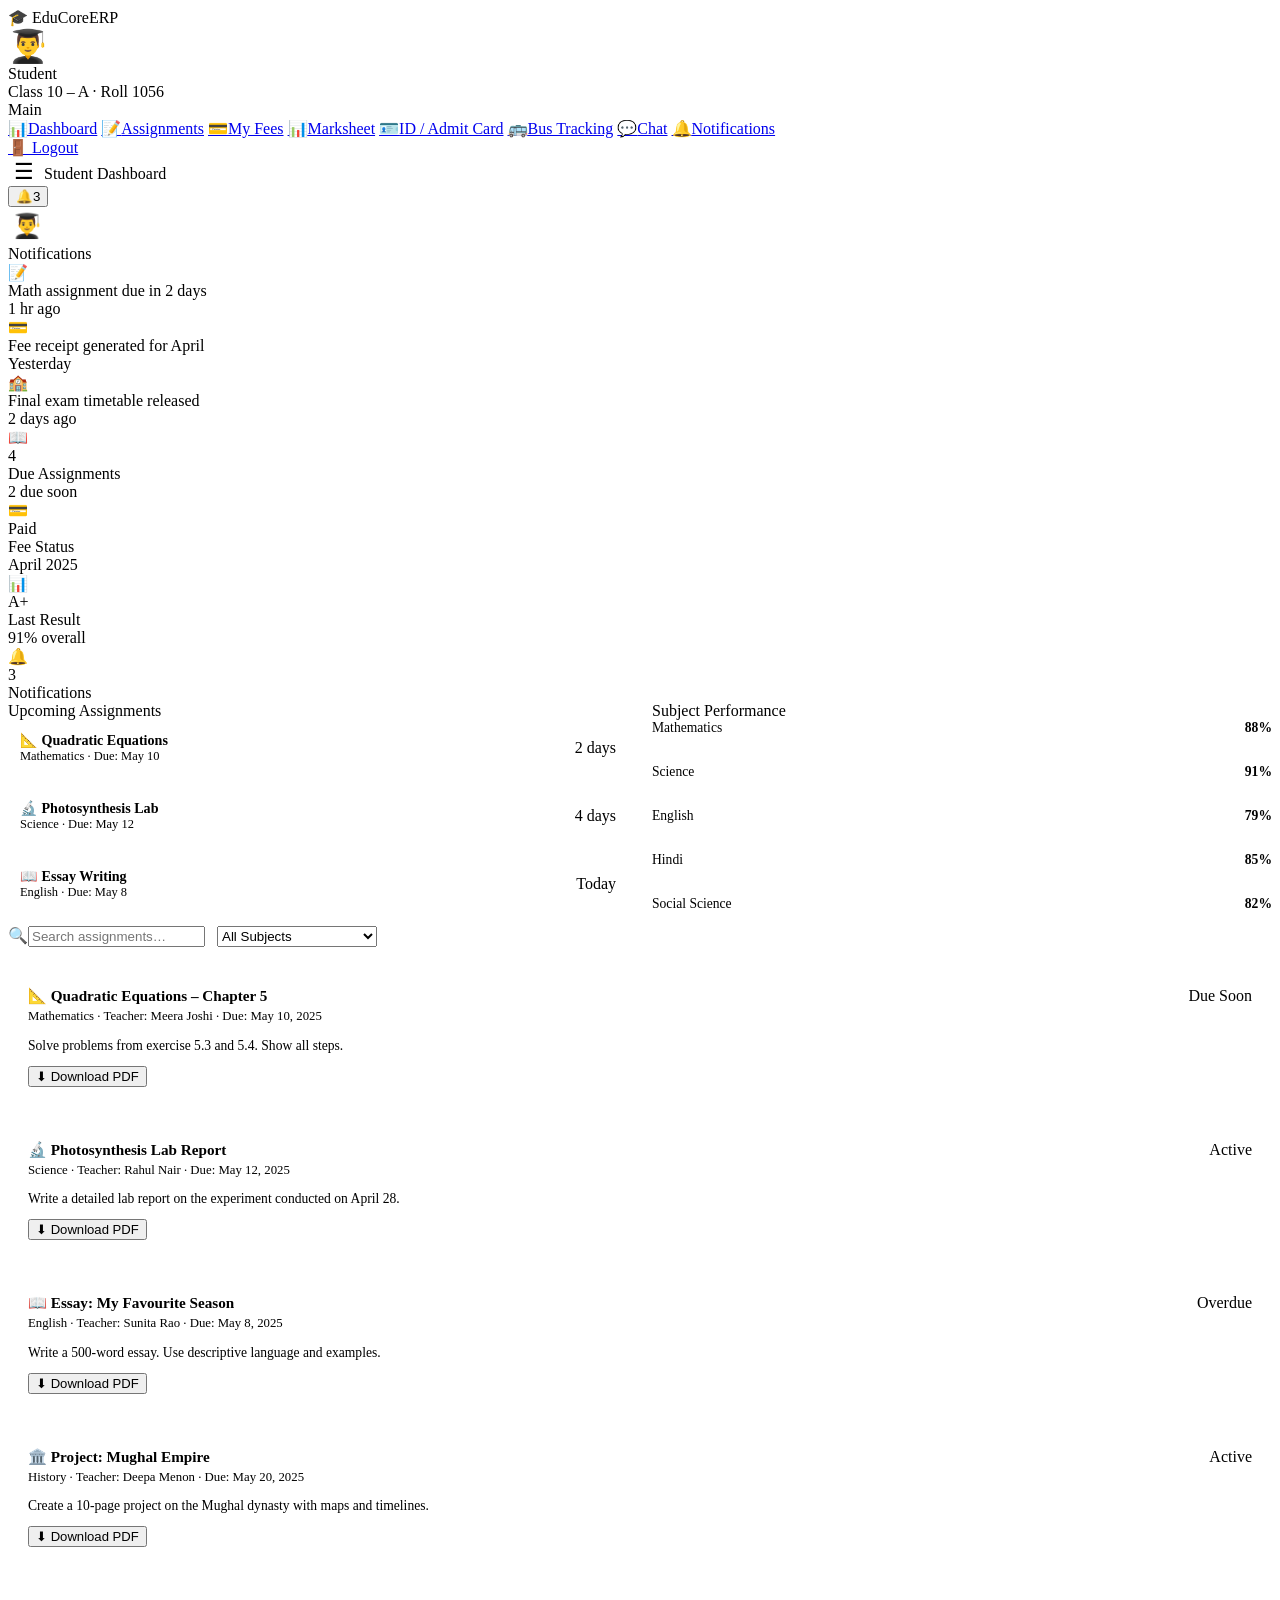
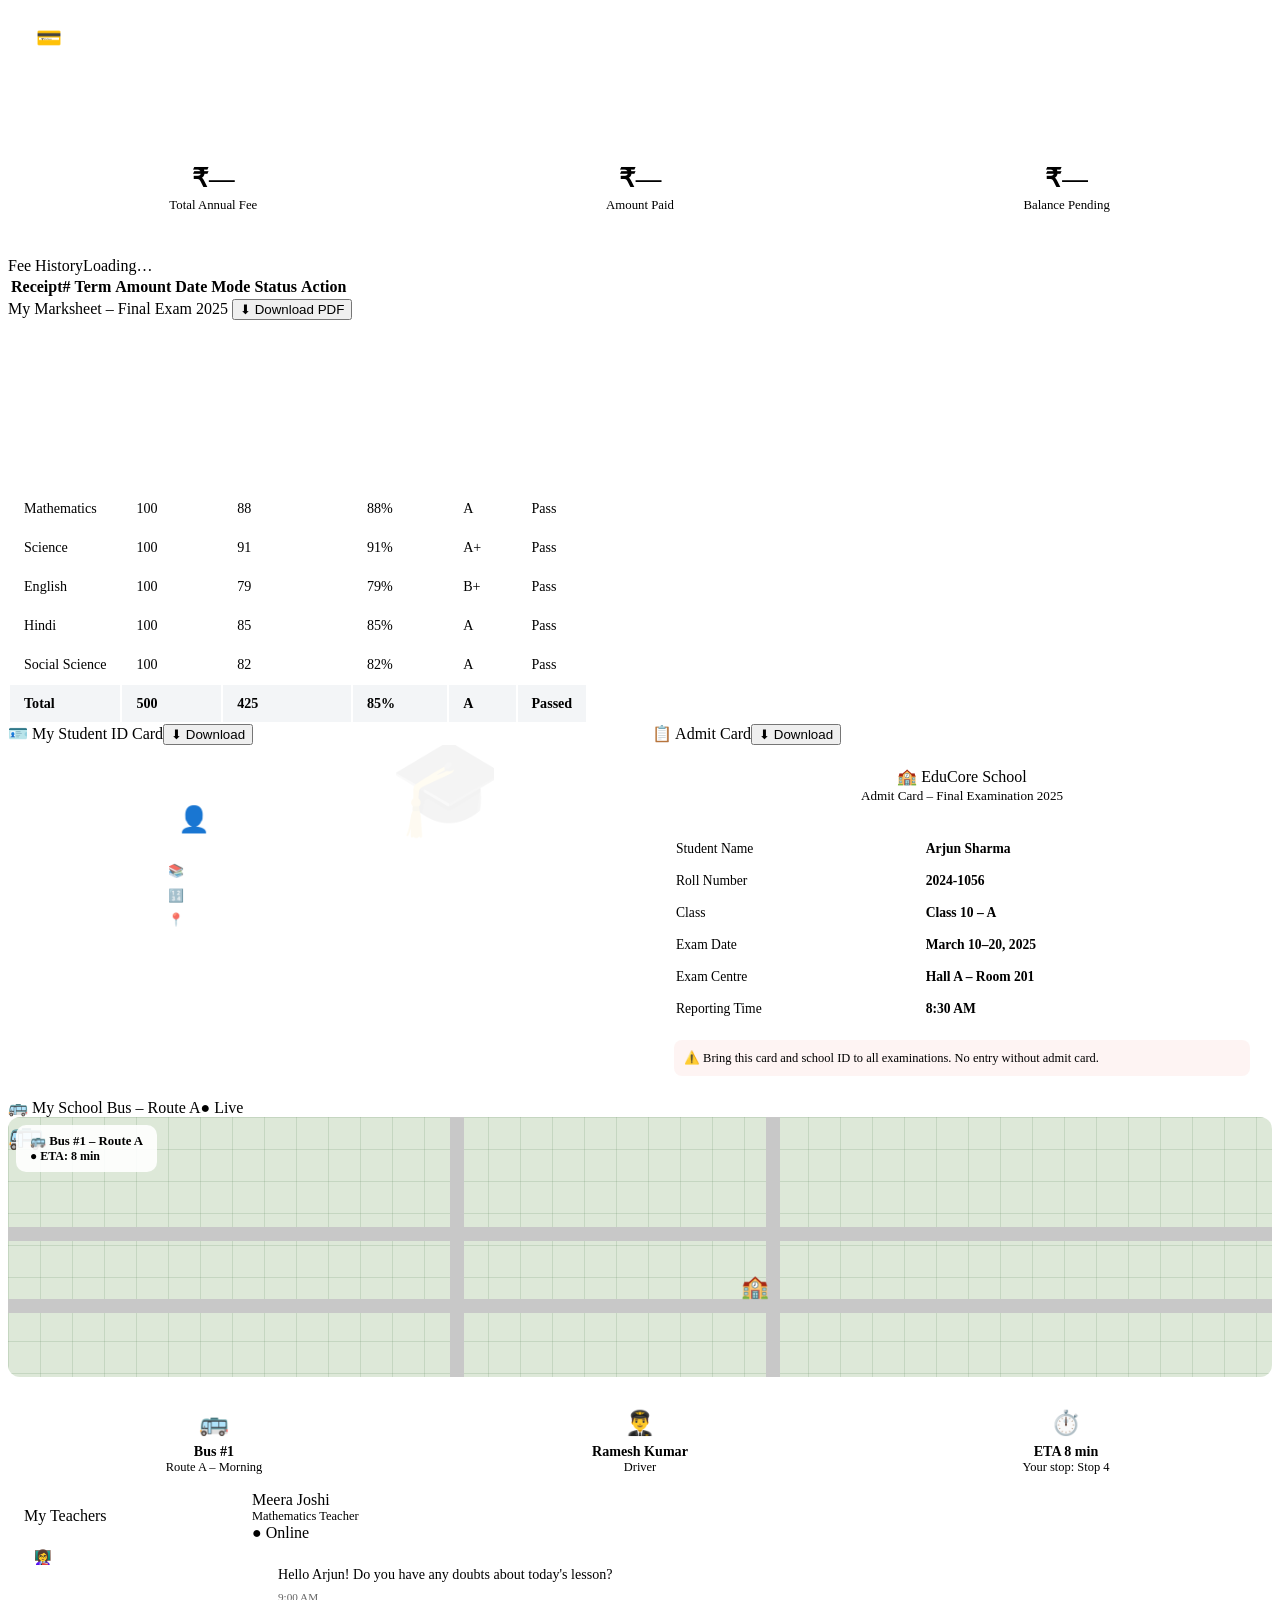
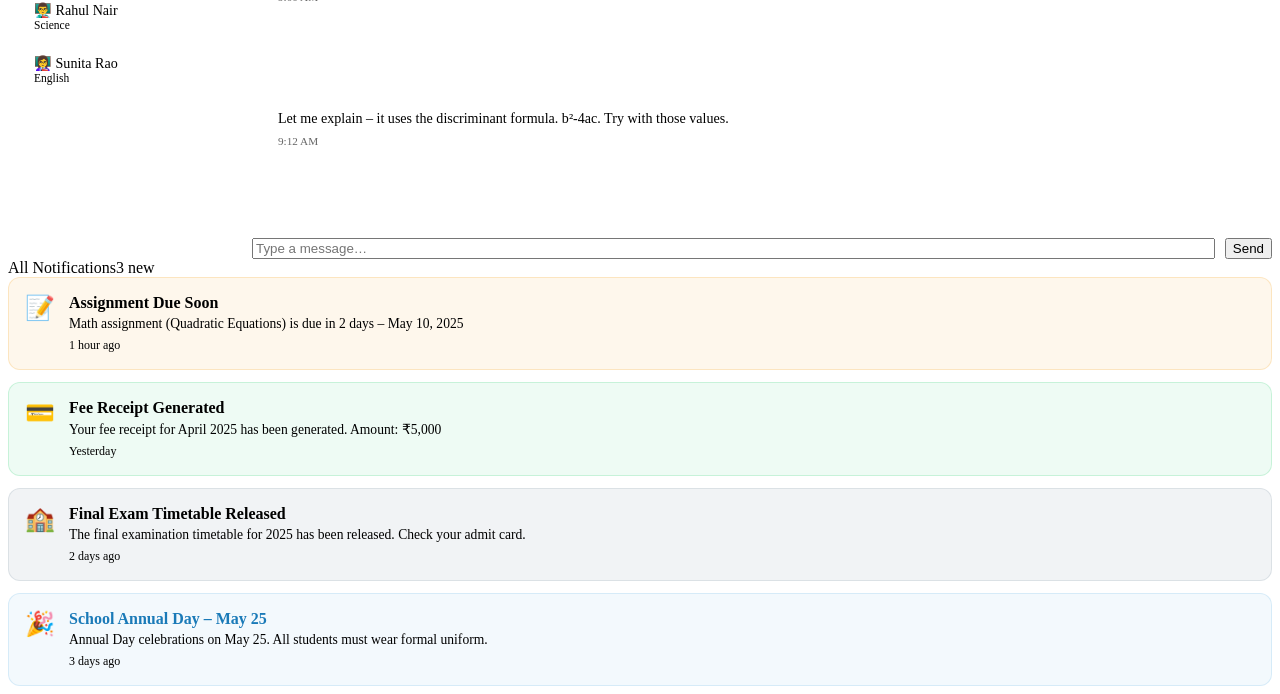
==== student-dashboard.html @ c2bcbf59 "Add files via upload" ====
<!DOCTYPE html>
<html lang="en">
<head>
  <meta charset="UTF-8"/>
  <meta name="viewport" content="width=device-width, initial-scale=1.0"/>
  <title>Student Dashboard – EduCore ERP</title>
  <link href="https://fonts.googleapis.com/css2?family=Playfair+Display:wght@700;900&family=DM+Sans:wght@300;400;500;600&display=swap" rel="stylesheet">
  <link rel="stylesheet" href="../css/style.css">
  <script src="https://cdnjs.cloudflare.com/ajax/libs/jspdf/2.5.1/jspdf.umd.min.js"></script>
  <style>
    .chat-window{height:260px;overflow-y:auto;display:flex;flex-direction:column;gap:10px;padding:12px;background:var(--bg);border-radius:var(--radius-sm);margin-bottom:12px;}
    .msg{max-width:70%;padding:10px 14px;border-radius:14px;font-size:0.88rem;line-height:1.5;}
    .msg.sent{align-self:flex-end;background:var(--primary);color:#fff;border-bottom-right-radius:4px;}
    .msg.recv{align-self:flex-start;background:#fff;border:1px solid var(--border);border-bottom-left-radius:4px;}
    .msg-meta{font-size:0.7rem;opacity:0.6;margin-top:4px;}
    .chat-input-row{display:flex;gap:10px;}
    .chat-input-row input{flex:1;}
    .assign-card{background:var(--bg-white);border-radius:14px;padding:20px;border:1.5px solid var(--border);margin-bottom:14px;transition:all 0.2s;}
    .assign-card:hover{border-color:var(--primary);box-shadow:var(--shadow);}
    .assign-card .ac-header{display:flex;justify-content:space-between;align-items:flex-start;margin-bottom:8px;}
    .assign-card .ac-title{font-weight:600;color:var(--primary);font-size:0.95rem;}
    .assign-card .ac-meta{font-size:0.8rem;color:var(--text-muted);margin-top:4px;}
    .fee-banner{background:linear-gradient(135deg,var(--success),#1a9e50);color:#fff;border-radius:16px;padding:24px 28px;display:flex;align-items:center;justify-content:space-between;margin-bottom:24px;}
    .fee-banner.pending{background:linear-gradient(135deg,var(--danger),#c0392b);}
    .fee-banner h3{font-family:var(--font-display);font-size:1.3rem;margin-bottom:4px;}
    .fee-banner p{opacity:0.85;font-size:0.88rem;}
    .mark-table-wrap table{font-size:0.88rem;}
    .mark-table-wrap thead th{background:var(--primary);color:#fff;padding:10px 14px;}
    .mark-table-wrap tbody td{padding:10px 14px;}
    .progress-bar-wrap{background:var(--bg);border-radius:50px;height:8px;margin-top:6px;}
    .progress-bar{height:8px;border-radius:50px;background:linear-gradient(90deg,var(--primary),var(--accent));}

    /* ── Profile System ────────────────────────────── */
    .profile-modal-overlay{position:fixed;inset:0;background:rgba(10,20,40,.55);backdrop-filter:blur(4px);z-index:1000;display:flex;align-items:center;justify-content:center;padding:20px;opacity:0;visibility:hidden;transition:opacity .25s,visibility .25s;}
    .profile-modal-overlay.open{opacity:1;visibility:visible;}
    .profile-modal{background:#fff;border-radius:20px;width:100%;max-width:820px;max-height:90vh;overflow:hidden;display:flex;flex-direction:column;transform:translateY(20px) scale(.97);transition:transform .25s;box-shadow:0 24px 80px rgba(26,60,94,.22);}
    .profile-modal-overlay.open .profile-modal{transform:translateY(0) scale(1);}
    .pm-header{display:flex;align-items:center;justify-content:space-between;padding:20px 28px;border-bottom:1.5px solid var(--border);background:linear-gradient(135deg,var(--primary) 0%,#2a5298 100%);}
    .pm-header-title{font-family:var(--font-display);font-size:1.25rem;color:#fff;font-weight:700;}
    .pm-close{background:rgba(255,255,255,.18);border:none;border-radius:50%;width:36px;height:36px;cursor:pointer;color:#fff;font-size:1.2rem;display:flex;align-items:center;justify-content:center;transition:background .2s;}
    .pm-close:hover{background:rgba(255,255,255,.32);}
    .pm-tabs{display:flex;align-items: center;justify-content: center; gap:0;border-bottom:1.5px solid var(--border);background:#fafbfc;padding:15px 20px;overflow:hidden;}
    .pm-tab{justify-content: center; padding:10px 20px;font-size:.87rem;font-weight:600;color:var(--text-muted);border:none;background:none;cursor:pointer;border-bottom:5px solid transparent;transition:color .2s,border-color .2s;white-space:nowrap;}
    .pm-tab.active{color:var(--primary);border-bottom-color:var(--primary);}
    .pm-tab:hover:not(.active){color:var(--text);}
    .pm-body{flex:1;overflow-y:auto;padding:28px;}
    .pm-tab-pane{display:none;}
    .pm-tab-pane.active{display:block;}
    .pm-footer{padding:16px 28px;border-top:1.5px solid var(--border);display:flex;justify-content:flex-end;gap:10px;background:#fafbfc;}
    .pm-save-btn{background:var(--primary);color:#fff;border:none;border-radius:10px;padding:10px 22px;font-size:.9rem;font-weight:600;cursor:pointer;font-family:var(--font-body);transition:background .2s;}
    .pm-save-btn:hover{background:#15375e;}
    .avatar-upload-area{display:flex;align-items:center;gap:28px;margin-bottom:28px;padding:20px;background:var(--bg);border-radius:14px;}
    .avatar-preview{width:100px;height:100px;border-radius:50%;border:3px solid var(--primary);background:#e8edf5;display:flex;align-items:center;justify-content:center;font-size:2.8rem;flex-shrink:0;overflow:hidden;position:relative;}
    .avatar-preview img{position:absolute;inset:0;width:100%;height:100%;object-fit:cover;display:block;}
    .avatar-btns{display:flex;flex-direction:column;gap:10px;}
    .btn-upload{display:flex;align-items:center;gap:8px;padding:9px 16px;border:1.5px solid var(--primary);border-radius:8px;color:var(--primary);font-size:.85rem;font-weight:600;cursor:pointer;background:#fff;transition:all .2s;font-family:var(--font-body);}
    .btn-upload:hover{background:var(--primary);color:#fff;}
    .btn-cam{display:flex;align-items:center;gap:8px;padding:9px 16px;border:1.5px solid var(--border);border-radius:8px;color:var(--text);font-size:.85rem;font-weight:600;cursor:pointer;background:#fff;transition:all .2s;font-family:var(--font-body);}
    .btn-cam:hover{border-color:var(--primary);color:var(--primary);}
    .camera-modal-overlay{position:fixed;inset:0;background:rgba(0,0,0,.7);z-index:1100;display:flex;align-items:center;justify-content:center;opacity:0;visibility:hidden;transition:opacity .2s;}
    .camera-modal-overlay.open{opacity:1;visibility:visible;}
    .camera-modal{background:#111;border-radius:16px;padding:24px;text-align:center;max-width:440px;width:90%;}
    .camera-modal video{width:100%;border-radius:10px;margin-bottom:14px;max-height:300px;object-fit:cover;}
    .camera-modal canvas{display:none;}
    .chip-list{display:flex;flex-wrap:wrap;gap:8px;margin-top:8px;}
    .chip{display:flex;align-items:center;gap:6px;padding:5px 12px;background:rgba(26,60,94,.08);border-radius:20px;font-size:.83rem;color:var(--primary);font-weight:500;border:1px solid rgba(26,60,94,.14);}
    .topbar-avatar{cursor:pointer;transition:transform .15s;border-radius:50%;}
    .topbar-avatar:hover{transform:scale(1.08);box-shadow:0 0 0 3px rgba(26,60,94,.18);}
    .profile-dropdown{position:absolute;right:0;top:calc(100% + 12px);background:#fff;border:1.5px solid var(--border);border-radius:14px;min-width:210px;box-shadow:0 8px 32px rgba(26,60,94,.15);opacity:0;visibility:hidden;transform:translateY(-8px);transition:all .2s;z-index:200;overflow:hidden;}
    .profile-dropdown.open{opacity:1;visibility:visible;transform:translateY(0);}
    .pd-user{padding:14px 16px;border-bottom:1px solid var(--border);background:var(--bg);}
    .pd-user-name{font-weight:700;font-size:.95rem;color:var(--primary);}
    .pd-user-role{font-size:.78rem;color:var(--text-muted);margin-top:2px;}
    .pd-item{display:flex;align-items:center;gap:10px;padding:11px 16px;font-size:.88rem;color:var(--text);cursor:pointer;transition:background .15s;border:none;background:none;width:100%;text-align:left;font-family:var(--font-body);}
    .pd-item:hover{background:var(--bg);}
    .pd-item.danger{color:var(--danger);}
    .prof-preview-card{background:linear-gradient(145deg,#f0f5ff 0%,#fff 60%);border:1.5px solid rgba(26,60,94,.12);border-radius:18px;overflow:hidden;}
    .ppc-banner{height:90px;background:linear-gradient(135deg,var(--primary) 0%,#2a5298 60%,#1a8fd1 100%);position:relative;}
    .ppc-banner-pattern{position:absolute;inset:0;opacity:.12;background-image:repeating-linear-gradient(45deg,#fff 0,#fff 1px,transparent 0,transparent 50%);background-size:12px 12px;}
    .ppc-avatar-wrap{position:absolute;bottom:-40px;left:28px;width:80px;height:80px;border-radius:50%;border:4px solid #fff;background:#e8edf5;overflow:hidden;display:flex;align-items:center;justify-content:center;font-size:2rem;box-shadow:0 4px 16px rgba(26,60,94,.18);}
    .ppc-avatar-wrap img{width:100%;height:100%;object-fit:cover;display:block;}
    .ppc-main{padding:52px 28px 24px;}
    .ppc-name{font-family:var(--font-display);font-size:1.4rem;color:var(--primary);font-weight:700;}
    .ppc-designation{font-size:.88rem;color:var(--text-muted);margin-top:3px;}
    .ppc-grid{display:grid;grid-template-columns:1fr 1fr;gap:0;margin-top:20px;border:1px solid var(--border);border-radius:12px;overflow:hidden;}
    .ppc-field{padding:13px 16px;border-bottom:1px solid var(--border);border-right:1px solid var(--border);}
    .ppc-field:nth-child(even){border-right:none;}
    .ppc-field:nth-last-child(-n+2){border-bottom:none;}
    .ppc-field-label{font-size:.72rem;color:var(--text-muted);text-transform:uppercase;letter-spacing:.5px;font-weight:600;margin-bottom:3px;}
    .ppc-field-val{font-size:.88rem;color:var(--text);font-weight:500;}
    .ppc-field-val.empty{color:var(--text-muted);font-style:italic;font-weight:400;}
    .ppc-section{margin-top:20px;}
    .ppc-section-title{font-weight:700;color:var(--primary);font-size:.88rem;margin-bottom:10px;text-transform:uppercase;letter-spacing:.5px;}
    .ppc-bio{font-size:.88rem;color:var(--text);line-height:1.7;padding:14px 16px;background:rgba(26,60,94,.04);border-radius:10px;border-left:3px solid var(--primary);}
    .subj-perf-bar-wrap{background:var(--bg);border-radius:50px;height:7px;margin-top:4px;}
    .subj-perf-bar{height:7px;border-radius:50px;background:linear-gradient(90deg,var(--primary),var(--accent));}
  </style>
</head>
<body>
<div class="dashboard-layout">
<aside class="sidebar" id="sidebar">
  <div class="sidebar-logo">🎓 EduCore<span>ERP</span></div>
  <div class="sidebar-user">
    <div class="user-avatar" id="sidebarAvatar" onclick="openProfileModal()" title="Edit Profile" style="cursor:pointer;position:relative;overflow:hidden;">
      <span id="sidebarAvatarEmoji" style="font-size:2rem;">👨‍🎓</span>
      <img id="sidebarAvatarImg" src="" style="width:100%;height:100%;object-fit:cover;border-radius:50%;position:absolute;top:0;left:0;display:none;" />
    </div>
    <div class="user-name" id="sidebarName">Student</div>
    <div class="user-role" id="sidebarRole">Class 10 – A · Roll 1056</div>
  </div>
  <nav class="sidebar-nav">
    <div class="nav-section-label">Main</div>
    <a href="#" class="active" data-section="dashboard"><span class="nav-icon">📊</span>Dashboard</a>
    <a href="#" data-section="assignments"><span class="nav-icon">📝</span>Assignments</a>
    <a href="#" data-section="fees"><span class="nav-icon">💳</span>My Fees</a>
    <a href="#" data-section="marksheet"><span class="nav-icon">📊</span>Marksheet</a>
    <a href="#" data-section="idcard"><span class="nav-icon">🪪</span>ID / Admit Card</a>
    <a href="#" data-section="bus"><span class="nav-icon">🚌</span>Bus Tracking</a>
    <a href="#" data-section="chat"><span class="nav-icon">💬</span>Chat</a>
    <a href="#" data-section="notifications"><span class="nav-icon">🔔</span>Notifications</a>
  </nav>
  <div class="sidebar-bottom"><a href="login.html" onclick="localStorage.clear()">🚪 Logout</a></div>
</aside>
<div class="main-content">
  <div class="topbar">
    <div class="topbar-left">
      <button style="background:none;border:none;font-size:1.4rem;cursor:pointer" id="sidebarToggle">☰</button>
      <span class="page-title" id="pageTitle">Student Dashboard</span>
    </div>
    <div class="topbar-right" style="position:relative">
      <button class="notif-btn" id="notifBtn">🔔<span class="notif-badge">3</span></button>
      <div class="topbar-avatar" id="topbarAvatar" title="My Profile" style="display:flex;align-items:center;justify-content:center;width:38px;height:38px;position:relative;">
        <span id="topbarAvatarEmoji" style="font-size:1.5rem;line-height:1;">👨‍🎓</span>
        <img id="topbarAvatarImg" src="" style="width:38px;height:38px;border-radius:50%;object-fit:cover;display:none;border:2px solid var(--primary);position:absolute;inset:0;" />
      </div>
      <div class="profile-dropdown" id="profileDropdown">
        <div class="pd-user">
          <div class="pd-user-name" id="pdName">Student</div>
          <div class="pd-user-role" id="pdRole">Class 10 – A</div>
        </div>
        <button class="pd-item" onclick="openProfileModal()">👤 My Profile</button>
        <button class="pd-item" onclick="openProfileModal('tab-academic')">📚 Academic Info</button>
        <button class="pd-item" onclick="openProfileModal('tab-preview');renderProfilePreview()">👁 View Profile</button>
        <button class="pd-item danger" onclick="localStorage.clear();window.location.href='login.html'">🚪 Logout</button>
      </div>
      <div class="notif-panel" id="notifPanel">
        <div class="notif-panel-header">Notifications</div>
        <div class="notif-item"><span class="ni-icon">📝</span><div><div class="ni-text">Math assignment due in 2 days</div><div class="ni-time">1 hr ago</div></div></div>
        <div class="notif-item"><span class="ni-icon">💳</span><div><div class="ni-text">Fee receipt generated for April</div><div class="ni-time">Yesterday</div></div></div>
        <div class="notif-item"><span class="ni-icon">🏫</span><div><div class="ni-text">Final exam timetable released</div><div class="ni-time">2 days ago</div></div></div>
      </div>
    </div>
  </div>
  <div class="page-content">

    <!-- =================== DASHBOARD =================== -->
    <div id="section-dashboard">
      <div class="stat-cards">
        <div class="stat-card"><div class="stat-card-icon blue">📖</div><div class="stat-card-info"><div class="sc-val">4</div><div class="sc-label">Due Assignments</div><div class="sc-trend dn">2 due soon</div></div></div>
        <div class="stat-card"><div class="stat-card-icon green">💳</div><div class="stat-card-info"><div class="sc-val">Paid</div><div class="sc-label">Fee Status</div><div class="sc-trend up">April 2025</div></div></div>
        <div class="stat-card"><div class="stat-card-icon gold">📊</div><div class="stat-card-info"><div class="sc-val">A+</div><div class="sc-label">Last Result</div><div class="sc-trend up">91% overall</div></div></div>
        <div class="stat-card"><div class="stat-card-icon red">🔔</div><div class="stat-card-info"><div class="sc-val">3</div><div class="sc-label">Notifications</div></div></div>
      </div>

      <div style="display:grid;grid-template-columns:1fr 1fr;gap:24px">
        <div class="card">
          <div class="card-header"><span class="card-title">Upcoming Assignments</span></div>
          <div style="display:flex;flex-direction:column;gap:12px">
            <div style="display:flex;justify-content:space-between;align-items:center;padding:12px;background:var(--bg);border-radius:10px">
              <div><div style="font-weight:600;font-size:0.88rem">📐 Quadratic Equations</div><div style="font-size:0.78rem;color:var(--text-muted)">Mathematics · Due: May 10</div></div>
              <span class="badge badge-warning">2 days</span>
            </div>
            <div style="display:flex;justify-content:space-between;align-items:center;padding:12px;background:var(--bg);border-radius:10px">
              <div><div style="font-weight:600;font-size:0.88rem">🔬 Photosynthesis Lab</div><div style="font-size:0.78rem;color:var(--text-muted)">Science · Due: May 12</div></div>
              <span class="badge badge-info">4 days</span>
            </div>
            <div style="display:flex;justify-content:space-between;align-items:center;padding:12px;background:var(--bg);border-radius:10px">
              <div><div style="font-weight:600;font-size:0.88rem">📖 Essay Writing</div><div style="font-size:0.78rem;color:var(--text-muted)">English · Due: May 8</div></div>
              <span class="badge badge-danger">Today</span>
            </div>
          </div>
        </div>
        <div class="card">
          <div class="card-header"><span class="card-title">Subject Performance</span></div>
          <div style="display:flex;flex-direction:column;gap:14px">
            <div><div style="display:flex;justify-content:space-between;font-size:0.85rem;margin-bottom:4px"><span>Mathematics</span><strong>88%</strong></div><div class="progress-bar-wrap"><div class="progress-bar" style="width:88%"></div></div></div>
            <div><div style="display:flex;justify-content:space-between;font-size:0.85rem;margin-bottom:4px"><span>Science</span><strong>91%</strong></div><div class="progress-bar-wrap"><div class="progress-bar" style="width:91%"></div></div></div>
            <div><div style="display:flex;justify-content:space-between;font-size:0.85rem;margin-bottom:4px"><span>English</span><strong>79%</strong></div><div class="progress-bar-wrap"><div class="progress-bar" style="width:79%"></div></div></div>
            <div><div style="display:flex;justify-content:space-between;font-size:0.85rem;margin-bottom:4px"><span>Hindi</span><strong>85%</strong></div><div class="progress-bar-wrap"><div class="progress-bar" style="width:85%"></div></div></div>
            <div><div style="display:flex;justify-content:space-between;font-size:0.85rem;margin-bottom:4px"><span>Social Science</span><strong>82%</strong></div><div class="progress-bar-wrap"><div class="progress-bar" style="width:82%"></div></div></div>
          </div>
        </div>
      </div>
    </div>

    <!-- =================== ASSIGNMENTS =================== -->
    <div id="section-assignments" class="hidden">
      <div style="display:flex;gap:12px;margin-bottom:20px;flex-wrap:wrap">
        <div class="search-box"><span>🔍</span><input type="text" placeholder="Search assignments…" id="assignSearch" oninput="filterAssign()"/></div>
        <select class="form-control" style="width:160px" id="assignFilter" onchange="filterAssign()">
          <option value="">All Subjects</option>
          <option>Mathematics</option><option>Science</option><option>English</option><option>Hindi</option><option>History</option>
        </select>
      </div>
      <div id="assignCards">
        <div class="assign-card" data-subj="Mathematics">
          <div class="ac-header"><div><div class="ac-title">📐 Quadratic Equations – Chapter 5</div><div class="ac-meta">Mathematics · Teacher: Meera Joshi · Due: May 10, 2025</div></div><span class="badge badge-warning">Due Soon</span></div>
          <p style="font-size:0.85rem;color:var(--text-muted);margin-bottom:12px">Solve problems from exercise 5.3 and 5.4. Show all steps.</p>
          <button class="btn-secondary" style="font-size:0.82rem">⬇ Download PDF</button>
        </div>
        <div class="assign-card" data-subj="Science">
          <div class="ac-header"><div><div class="ac-title">🔬 Photosynthesis Lab Report</div><div class="ac-meta">Science · Teacher: Rahul Nair · Due: May 12, 2025</div></div><span class="badge badge-info">Active</span></div>
          <p style="font-size:0.85rem;color:var(--text-muted);margin-bottom:12px">Write a detailed lab report on the experiment conducted on April 28.</p>
          <button class="btn-secondary" style="font-size:0.82rem">⬇ Download PDF</button>
        </div>
        <div class="assign-card" data-subj="English">
          <div class="ac-header"><div><div class="ac-title">📖 Essay: My Favourite Season</div><div class="ac-meta">English · Teacher: Sunita Rao · Due: May 8, 2025</div></div><span class="badge badge-danger">Overdue</span></div>
          <p style="font-size:0.85rem;color:var(--text-muted);margin-bottom:12px">Write a 500-word essay. Use descriptive language and examples.</p>
          <button class="btn-secondary" style="font-size:0.82rem">⬇ Download PDF</button>
        </div>
        <div class="assign-card" data-subj="History">
          <div class="ac-header"><div><div class="ac-title">🏛️ Project: Mughal Empire</div><div class="ac-meta">History · Teacher: Deepa Menon · Due: May 20, 2025</div></div><span class="badge badge-success">Active</span></div>
          <p style="font-size:0.85rem;color:var(--text-muted);margin-bottom:12px">Create a 10-page project on the Mughal dynasty with maps and timelines.</p>
          <button class="btn-secondary" style="font-size:0.82rem">⬇ Download PDF</button>
        </div>
      </div>
    </div>

    <!-- =================== FEES =================== -->
    <div id="section-fees" class="hidden">
      <!-- Dynamic Fee Banner -->
      <div id="feeBanner" class="fee-banner">
        <div>
          <h3 id="feeBannerTitle">💳 Loading Fee Status…</h3>
          <p id="feeBannerSub">Please wait…</p>
        </div>
        <div style="display:flex;gap:10px;flex-wrap:wrap;align-items:center;">
          <button id="btnPayFull" onclick="openPayModal('full')" style="display:none;background:rgba(255,255,255,0.95);color:#1a3c5e;border:none;padding:10px 22px;border-radius:50px;cursor:pointer;font-weight:700;font-size:0.9rem">💰 Pay Full Fee</button>
          <button id="btnPayPartial" onclick="openPayModal('partial')" style="display:none;background:rgba(255,255,255,0.25);color:#fff;border:2px solid rgba(255,255,255,0.6);padding:10px 22px;border-radius:50px;cursor:pointer;font-weight:600;font-size:0.9rem">💳 Pay Partial</button>
          <button onclick="stuDownloadReceipt()" style="background:rgba(255,255,255,0.15);color:#fff;border:2px solid rgba(255,255,255,0.4);padding:10px 22px;border-radius:50px;cursor:pointer;font-weight:600;font-size:0.9rem">⬇ Download Receipt</button>
        </div>
      </div>

      <!-- Fee Summary Cards -->
      <div style="display:grid;grid-template-columns:repeat(3,1fr);gap:16px;margin-bottom:24px;">
        <div class="card" style="text-align:center;padding:20px;">
          <div style="font-size:1.6rem;font-weight:900;color:var(--primary)" id="fsTotalDue">₹—</div>
          <div style="font-size:0.8rem;color:var(--text-muted);margin-top:4px">Total Annual Fee</div>
        </div>
        <div class="card" style="text-align:center;padding:20px;">
          <div style="font-size:1.6rem;font-weight:900;color:var(--success)" id="fsTotalPaid">₹—</div>
          <div style="font-size:0.8rem;color:var(--text-muted);margin-top:4px">Amount Paid</div>
        </div>
        <div class="card" style="text-align:center;padding:20px;">
          <div style="font-size:1.6rem;font-weight:900;color:var(--danger)" id="fsBalance">₹—</div>
          <div style="font-size:0.8rem;color:var(--text-muted);margin-top:4px">Balance Pending</div>
        </div>
      </div>

      <!-- Fee History Table -->
      <div class="card">
        <div class="card-header"><span class="card-title">Fee History</span><span id="feeStatusBadge" class="badge badge-warning">Loading…</span></div>
        <div class="table-wrap">
          <table>
            <thead><tr><th>Receipt#</th><th>Term</th><th>Amount</th><th>Date</th><th>Mode</th><th>Status</th><th>Action</th></tr></thead>
            <tbody id="stuFeeTableBody"></tbody>
          </table>
        </div>
      </div>
    </div>

    <!-- ── Pay Fee Modal ── -->
    <div style="position:fixed;inset:0;background:rgba(10,20,40,.55);backdrop-filter:blur(4px);z-index:999;display:flex;align-items:center;justify-content:center;padding:20px;opacity:0;visibility:hidden;transition:opacity .2s,visibility .2s;" id="payModalOverlay">
      <div style="background:#fff;border-radius:18px;width:100%;max-width:440px;padding:28px;box-shadow:0 20px 70px rgba(26,60,94,.22);">
        <div style="display:flex;justify-content:space-between;align-items:center;margin-bottom:20px;">
          <div style="font-family:var(--font-display);font-size:1.15rem;color:var(--primary);font-weight:700;" id="payModalTitle">💰 Pay Fee</div>
          <button onclick="closePayModal()" style="background:none;border:none;font-size:1.3rem;cursor:pointer;color:var(--text-muted);">✕</button>
        </div>
        <div class="form-group"><label>Term / Period</label><input class="form-control" id="pmTerm" placeholder="e.g. July 2025"/></div>
        <div class="form-group"><label>Amount (₹)</label><input class="form-control" id="pmAmount" type="number" placeholder="5000"/></div>
        <div class="form-group"><label>Payment Mode</label>
          <select class="form-control" id="pmMode">
            <option>Online</option><option>Cash</option><option>Cheque</option><option>UPI</option>
          </select>
        </div>
        <div class="form-group"><label>Note (optional)</label><input class="form-control" id="pmNote" placeholder="e.g. Term 1 tuition fee"/></div>
        <div style="display:flex;gap:10px;margin-top:6px;">
          <button onclick="closePayModal()" style="flex:1;padding:11px;border:1.5px solid var(--border);border-radius:10px;background:#fff;cursor:pointer;font-size:.9rem;font-weight:600;">Cancel</button>
          <button onclick="submitFeePayment()" style="flex:1;padding:11px;background:var(--primary);color:#fff;border:none;border-radius:10px;cursor:pointer;font-size:.9rem;font-weight:700;">✓ Confirm Payment</button>
        </div>
      </div>
    </div>

    <!-- =================== MARKSHEET =================== -->
    <div id="section-marksheet" class="hidden">
      <div class="card">
        <div class="card-header">
          <span class="card-title">My Marksheet – Final Exam 2025</span>
          <button class="btn-secondary" onclick="downloadMarksheet()">⬇ Download PDF</button>
        </div>
        <div style="background:linear-gradient(135deg,var(--primary-dark),var(--primary));color:#fff;border-radius:14px;padding:20px 28px;margin-bottom:20px;display:flex;justify-content:space-between;align-items:center">
          <div>
            <div style="font-size:0.75rem;letter-spacing:1.5px;text-transform:uppercase;opacity:0.7">EduCore School</div>
            <div style="font-family:var(--font-display);font-size:1.4rem;margin:6px 0">Arjun Sharma</div>
            <div style="font-size:0.85rem;opacity:0.75">Class 10 – A · Roll: 2024-1056 · Exam: Final 2025</div>
          </div>
          <div style="text-align:center">
            <div style="font-family:var(--font-display);font-size:2.5rem;color:var(--accent)">A</div>
            <div style="font-size:0.78rem;opacity:0.7">Overall Grade</div>
          </div>
        </div>
        <div class="mark-table-wrap table-wrap">
          <table>
            <thead><tr><th>Subject</th><th>Max Marks</th><th>Marks Obtained</th><th>Percentage</th><th>Grade</th><th>Status</th></tr></thead>
            <tbody>
              <tr><td>Mathematics</td><td>100</td><td>88</td><td>88%</td><td>A</td><td><span class="badge badge-success">Pass</span></td></tr>
              <tr><td>Science</td><td>100</td><td>91</td><td>91%</td><td>A+</td><td><span class="badge badge-success">Pass</span></td></tr>
              <tr><td>English</td><td>100</td><td>79</td><td>79%</td><td>B+</td><td><span class="badge badge-success">Pass</span></td></tr>
              <tr><td>Hindi</td><td>100</td><td>85</td><td>85%</td><td>A</td><td><span class="badge badge-success">Pass</span></td></tr>
              <tr><td>Social Science</td><td>100</td><td>82</td><td>82%</td><td>A</td><td><span class="badge badge-success">Pass</span></td></tr>
              <tr style="background:rgba(26,60,94,0.05);font-weight:700"><td>Total</td><td>500</td><td>425</td><td>85%</td><td>A</td><td><span class="badge badge-success">Passed</span></td></tr>
            </tbody>
          </table>
        </div>
      </div>
    </div>

    <!-- =================== ID / ADMIT CARD =================== -->
    <div id="section-idcard" class="hidden">
      <div style="display:grid;grid-template-columns:1fr 1fr;gap:24px">
        <div class="card">
          <div class="card-header"><span class="card-title">🪪 My Student ID Card</span><button class="btn-secondary" onclick="downloadStudIdCard()">⬇ Download</button></div>
          <div style="background:linear-gradient(135deg,var(--primary-dark),var(--primary));color:#fff;border-radius:16px;padding:22px 26px;max-width:300px;margin:0 auto;position:relative;overflow:hidden">
            <div style="position:absolute;right:-15px;top:-15px;font-size:6rem;opacity:0.06">🎓</div>
            <div style="font-size:0.68rem;letter-spacing:2px;text-transform:uppercase;opacity:0.65">EduCore School — 2024–25</div>
            <div style="display:flex;align-items:center;gap:14px;margin:14px 0">
              <div style="width:52px;height:52px;background:rgba(255,255,255,0.15);border-radius:50%;display:flex;align-items:center;justify-content:center;font-size:1.6rem">👤</div>
              <div>
                <div style="font-family:var(--font-display);font-size:1.15rem" id="stuIdNameDisp">Arjun Sharma</div>
                <span style="background:var(--accent);color:#fff;padding:2px 10px;border-radius:50px;font-size:0.68rem;font-weight:600">Student</span>
              </div>
            </div>
            <div style="font-size:0.8rem;opacity:0.78;line-height:1.9">
              📚 Class 10 – A<br>🔢 Roll: 2024-1056<br>📍 123 School Road, EduCity
            </div>
            <div style="margin-top:14px;padding-top:10px;border-top:1px solid rgba(255,255,255,0.2);display:flex;justify-content:space-between;font-size:0.68rem;opacity:0.6">
              <span>Valid: 2024–25</span><span>EduCore ERP</span>
            </div>
          </div>
        </div>
        <div class="card">
          <div class="card-header"><span class="card-title">📋 Admit Card</span><button class="btn-secondary" onclick="alert('Admit Card PDF downloaded!')">⬇ Download</button></div>
          <div style="background:var(--bg);border-radius:14px;padding:22px;border:2px dashed var(--border)">
            <div style="text-align:center;font-family:var(--font-display);font-size:1rem;color:var(--primary);margin-bottom:16px;padding-bottom:12px;border-bottom:1px solid var(--border)">
              🏫 EduCore School<br><span style="font-size:0.82rem;font-weight:400;color:var(--text-muted)">Admit Card – Final Examination 2025</span>
            </div>
            <table style="width:100%;font-size:0.85rem">
              <tr><td style="padding:7px 0;color:var(--text-muted)">Student Name</td><td style="font-weight:600">Arjun Sharma</td></tr>
              <tr><td style="padding:7px 0;color:var(--text-muted)">Roll Number</td><td style="font-weight:600">2024-1056</td></tr>
              <tr><td style="padding:7px 0;color:var(--text-muted)">Class</td><td style="font-weight:600">Class 10 – A</td></tr>
              <tr><td style="padding:7px 0;color:var(--text-muted)">Exam Date</td><td style="font-weight:600">March 10–20, 2025</td></tr>
              <tr><td style="padding:7px 0;color:var(--text-muted)">Exam Centre</td><td style="font-weight:600">Hall A – Room 201</td></tr>
              <tr><td style="padding:7px 0;color:var(--text-muted)">Reporting Time</td><td style="font-weight:600">8:30 AM</td></tr>
            </table>
            <div style="margin-top:14px;padding:10px;background:rgba(231,76,60,0.06);border-radius:8px;font-size:0.78rem;color:var(--danger)">
              ⚠️ Bring this card and school ID to all examinations. No entry without admit card.
            </div>
          </div>
        </div>
      </div>
    </div>

    <!-- =================== BUS TRACKING =================== -->
    <div id="section-bus" class="hidden">
      <div class="card">
        <div class="card-header"><span class="card-title">🚌 My School Bus – Route A</span><span class="badge badge-success">● Live</span></div>
        <div style="height:260px;background:#dde8d8;border-radius:12px;position:relative;overflow:hidden;margin-bottom:16px">
          <div style="position:absolute;inset:0;background-image:linear-gradient(rgba(100,140,100,0.2) 1px,transparent 1px),linear-gradient(90deg,rgba(100,140,100,0.2) 1px,transparent 1px);background-size:32px 32px"></div>
          <div style="position:absolute;background:#c8c8c8;height:14px;left:0;right:0;top:42%"></div>
          <div style="position:absolute;background:#c8c8c8;height:14px;left:0;right:0;top:70%"></div>
          <div style="position:absolute;background:#c8c8c8;width:14px;top:0;bottom:0;left:35%"></div>
          <div style="position:absolute;background:#c8c8c8;width:14px;top:0;bottom:0;left:60%"></div>
          <div style="position:absolute;font-size:1.8rem;animation:busDrive 8s linear infinite">🚌</div>
          <div style="position:absolute;top:60%;left:58%;font-size:1.4rem">🏫</div>
          <div style="position:absolute;top:8px;left:8px;background:rgba(255,255,255,0.9);border-radius:10px;padding:8px 14px;font-size:0.8rem;font-weight:600;color:var(--primary)">
            🚌 Bus #1 – Route A<br><span style="color:var(--success);font-size:0.75rem">● ETA: 8 min</span>
          </div>
        </div>
        <div style="display:grid;grid-template-columns:repeat(3,1fr);gap:14px">
          <div style="background:var(--bg);border-radius:12px;padding:16px;text-align:center">
            <div style="font-size:1.5rem;margin-bottom:6px">🚌</div>
            <div style="font-weight:600;font-size:0.88rem;color:var(--primary)">Bus #1</div>
            <div style="font-size:0.78rem;color:var(--text-muted)">Route A – Morning</div>
          </div>
          <div style="background:var(--bg);border-radius:12px;padding:16px;text-align:center">
            <div style="font-size:1.5rem;margin-bottom:6px">👨‍✈️</div>
            <div style="font-weight:600;font-size:0.88rem;color:var(--primary)">Ramesh Kumar</div>
            <div style="font-size:0.78rem;color:var(--text-muted)">Driver</div>
          </div>
          <div style="background:var(--bg);border-radius:12px;padding:16px;text-align:center">
            <div style="font-size:1.5rem;margin-bottom:6px">⏱️</div>
            <div style="font-weight:600;font-size:0.88rem;color:var(--success)">ETA 8 min</div>
            <div style="font-size:0.78rem;color:var(--text-muted)">Your stop: Stop 4</div>
          </div>
        </div>
      </div>
      <style>@keyframes busDrive{0%{top:40%;left:10%}25%{top:40%;left:55%}50%{top:67%;left:55%}75%{top:67%;left:10%}100%{top:40%;left:10%}}</style>
    </div>

    <!-- =================== CHAT =================== -->
    <div id="section-chat" class="hidden">
      <div style="display:grid;grid-template-columns:220px 1fr;gap:24px">
        <div class="card" style="padding:16px">
          <div class="card-title" style="margin-bottom:14px">My Teachers</div>
          <div style="display:flex;flex-direction:column;gap:4px">
            <div onclick="openStudChat('Meera Joshi','Math Teacher')" class="chat-contact active-contact" id="sc-Meera Joshi" style="padding:10px;border-radius:10px;cursor:pointer;background:var(--primary);color:#fff;font-size:0.88rem">👩‍🏫 Meera Joshi<div style="font-size:0.72rem;opacity:0.7">Mathematics</div></div>
            <div onclick="openStudChat('Rahul Nair','Science Teacher')" id="sc-Rahul Nair" style="padding:10px;border-radius:10px;cursor:pointer;background:var(--bg);font-size:0.88rem">👨‍🏫 Rahul Nair<div style="font-size:0.72rem;color:var(--text-muted)">Science</div></div>
            <div onclick="openStudChat('Sunita Rao','English Teacher')" id="sc-Sunita Rao" style="padding:10px;border-radius:10px;cursor:pointer;background:var(--bg);font-size:0.88rem">👩‍🏫 Sunita Rao<div style="font-size:0.72rem;color:var(--text-muted)">English</div></div>
          </div>
        </div>
        <div class="card">
          <div class="card-header">
            <div><span class="card-title" id="studChatWith">Meera Joshi</span><div style="font-size:0.78rem;color:var(--text-muted)" id="studChatRole">Mathematics Teacher</div></div>
            <span class="badge badge-success">● Online</span>
          </div>
          <div class="chat-window" id="studChatWindow">
            <div class="msg recv">Hello Arjun! Do you have any doubts about today's lesson? <div class="msg-meta">9:00 AM</div></div>
            <div class="msg sent">Ma'am, I had a doubt on Exercise 5.3 Q4. <div class="msg-meta">9:10 AM</div></div>
            <div class="msg recv">Let me explain – it uses the discriminant formula. b²-4ac. Try with those values. <div class="msg-meta">9:12 AM</div></div>
          </div>
          <div class="chat-input-row">
            <input class="form-control" id="studChatInput" placeholder="Type a message…"/>
            <button class="btn-secondary" onclick="sendStudMsg()">Send</button>
          </div>
        </div>
      </div>
    </div>

    <!-- =================== NOTIFICATIONS =================== -->
    <div id="section-notifications" class="hidden">
      <div class="card">
        <div class="card-header"><span class="card-title">All Notifications</span><span class="badge badge-info">3 new</span></div>
        <div style="display:flex;flex-direction:column;gap:12px">
          <div style="background:rgba(243,156,18,0.08);border:1px solid rgba(243,156,18,0.2);border-radius:12px;padding:16px;display:flex;gap:14px">
            <span style="font-size:1.5rem">📝</span>
            <div><div style="font-weight:600;color:var(--accent)">Assignment Due Soon</div><div style="font-size:0.85rem;color:var(--text-muted);margin-top:4px">Math assignment (Quadratic Equations) is due in 2 days – May 10, 2025</div><div style="font-size:0.75rem;color:var(--text-muted);margin-top:6px">1 hour ago</div></div>
          </div>
          <div style="background:rgba(46,204,113,0.08);border:1px solid rgba(46,204,113,0.2);border-radius:12px;padding:16px;display:flex;gap:14px">
            <span style="font-size:1.5rem">💳</span>
            <div><div style="font-weight:600;color:var(--success)">Fee Receipt Generated</div><div style="font-size:0.85rem;color:var(--text-muted);margin-top:4px">Your fee receipt for April 2025 has been generated. Amount: ₹5,000</div><div style="font-size:0.75rem;color:var(--text-muted);margin-top:6px">Yesterday</div></div>
          </div>
          <div style="background:rgba(26,60,94,0.06);border:1px solid rgba(26,60,94,0.1);border-radius:12px;padding:16px;display:flex;gap:14px">
            <span style="font-size:1.5rem">🏫</span>
            <div><div style="font-weight:600;color:var(--primary)">Final Exam Timetable Released</div><div style="font-size:0.85rem;color:var(--text-muted);margin-top:4px">The final examination timetable for 2025 has been released. Check your admit card.</div><div style="font-size:0.75rem;color:var(--text-muted);margin-top:6px">2 days ago</div></div>
          </div>
          <div style="background:rgba(52,152,219,0.06);border:1px solid rgba(52,152,219,0.15);border-radius:12px;padding:16px;display:flex;gap:14px">
            <span style="font-size:1.5rem">🎉</span>
            <div><div style="font-weight:600;color:#1a7ab8">School Annual Day – May 25</div><div style="font-size:0.85rem;color:var(--text-muted);margin-top:4px">Annual Day celebrations on May 25. All students must wear formal uniform.</div><div style="font-size:0.75rem;color:var(--text-muted);margin-top:6px">3 days ago</div></div>
          </div>
        </div>
      </div>
    </div>

  </div>
</div>
</div>

<div class="toast-container" id="toastContainer"></div>

<!-- ═══════════ STUDENT PROFILE MODAL ═══════════ -->
<div class="profile-modal-overlay" id="profileModalOverlay">
  <div class="profile-modal">
    <div class="pm-header">
      <div class="pm-header-title">👨‍🎓 Student Profile</div>
      <button class="pm-close" onclick="closeProfileModal()">✕</button>
    </div>
    <div class="pm-tabs">
      <button class="pm-tab active" data-tab="tab-basic" onclick="switchPmTab(this,'tab-basic')">Personal Info</button>
      <button class="pm-tab" data-tab="tab-academic" onclick="switchPmTab(this,'tab-academic')">Academic Info</button>
      <button class="pm-tab" data-tab="tab-family" onclick="switchPmTab(this,'tab-family')">Family & Transport</button>
      <button class="pm-tab" data-tab="tab-preview" onclick="switchPmTab(this,'tab-preview');renderProfilePreview()">👁 View Profile</button>
    </div>
    <div class="pm-body">

      <!-- TAB: PERSONAL INFO -->
      <div class="pm-tab-pane active" id="tab-basic">
        <div class="avatar-upload-area">
          <div class="avatar-preview" id="pmAvatarPreview">
            <span id="pmAvatarEmoji" style="font-size:2.8rem;position:relative;z-index:1;">👨‍🎓</span>
            <img id="pmAvatarImg" src="" style="display:none;" />
          </div>
          <div>
            <div style="font-weight:600;color:var(--primary);margin-bottom:6px;font-size:.92rem;">Profile Picture</div>
            <div style="font-size:.8rem;color:var(--text-muted);margin-bottom:12px;">Upload from device or take a photo</div>
            <div class="avatar-btns">
              <label class="btn-upload">📁 Upload from Device<input type="file" id="avatarFileInput" accept="image/*" style="display:none;" onchange="handleAvatarUpload(event)"></label>
              <button class="btn-cam" onclick="openCamera()">📷 Take a Photo</button>
            </div>
          </div>
        </div>
        <div class="form-row">
          <div class="form-group"><label>Full Name *</label><input class="form-control" id="pf-name" placeholder="e.g. Arjun Sharma"/></div>
          <div class="form-group"><label>Student ID / Roll No.</label><input class="form-control" id="pf-rollno" placeholder="e.g. 2024-1056"/></div>
        </div>
        <div class="form-row">
          <div class="form-group"><label>Date of Birth</label><input class="form-control" id="pf-dob" type="date"/></div>
          <div class="form-group"><label>Gender</label><select class="form-control" id="pf-gender"><option value="">— Select —</option><option>Male</option><option>Female</option><option>Non-binary</option><option>Prefer not to say</option></select></div>
        </div>
        <div class="form-row">
          <div class="form-group"><label>Blood Group</label><select class="form-control" id="pf-blood"><option value="">— Select —</option><option>A+</option><option>A-</option><option>B+</option><option>B-</option><option>O+</option><option>O-</option><option>AB+</option><option>AB-</option></select></div>
          <div class="form-group"><label>Nationality</label><input class="form-control" id="pf-nationality" placeholder="e.g. Indian"/></div>
        </div>
        <div class="form-row">
          <div class="form-group"><label>Aadhar / ID No.</label><input class="form-control" id="pf-aadhar" placeholder="e.g. XXXX-XXXX-XXXX"/></div>
          <div class="form-group"><label>Student Phone</label><input class="form-control" id="pf-phone" placeholder="+91 …"/></div>
        </div>
        <div class="form-group"><label>Residential Address</label><input class="form-control" id="pf-address" placeholder="Full home address…"/></div>
        <div class="form-group"><label>Hobbies / Extra-curricular Activities</label><input class="form-control" id="pf-hobbies" placeholder="e.g. Cricket, Drawing, Debate Club…"/></div>
        <div class="form-group"><label>About Me</label><textarea class="form-control" id="pf-bio" rows="3" placeholder="Brief about yourself…" style="resize:vertical;"></textarea></div>
      </div>

      <!-- TAB: ACADEMIC INFO -->
      <div class="pm-tab-pane" id="tab-academic">
        <div style="font-weight:700;color:var(--primary);font-size:1rem;margin-bottom:16px;">📚 Academic Details</div>
        <div class="form-row">
          <div class="form-group"><label>Class</label><select class="form-control" id="pf-class"><option value="">— Select —</option><option>Class 1</option><option>Class 2</option><option>Class 3</option><option>Class 4</option><option>Class 5</option><option>Class 6</option><option>Class 7</option><option>Class 8</option><option>Class 9</option><option>Class 10</option><option>Class 11</option><option>Class 12</option></select></div>
          <div class="form-group"><label>Section</label><select class="form-control" id="pf-section"><option value="">— Select —</option><option>A</option><option>B</option><option>C</option><option>D</option></select></div>
        </div>
        <div class="form-row">
          <div class="form-group"><label>Academic Year</label><input class="form-control" id="pf-acyear" placeholder="e.g. 2024-25"/></div>
          <div class="form-group"><label>Admission Date</label><input class="form-control" id="pf-admission" type="date"/></div>
        </div>
        <div class="form-row">
          <div class="form-group"><label>Class Teacher</label><input class="form-control" id="pf-classteacher" placeholder="e.g. Ms. Meera Joshi"/></div>
          <div class="form-group"><label>House / Group</label><input class="form-control" id="pf-house" placeholder="e.g. Red House, Science Group"/></div>
        </div>
        <div style="margin-bottom:20px;">
          <div style="font-weight:600;color:var(--primary);font-size:.9rem;margin-bottom:8px;">Subjects Enrolled</div>
          <div class="chip-list" id="subjectChips"></div>
          <div style="display:flex;gap:8px;margin-top:10px;">
            <input class="form-control" id="subjectInput" placeholder="Add a subject e.g. Mathematics" style="max-width:280px;" onkeydown="if(event.key==='Enter')addSubjectChip()"/>
            <button class="pm-save-btn" style="padding:9px 16px;font-size:.84rem;" onclick="addSubjectChip()">+ Add</button>
          </div>
        </div>
        <div class="form-row">
          <div class="form-group"><label>Previous School</label><input class="form-control" id="pf-prevschool" placeholder="Previous school name (if any)"/></div>
          <div class="form-group"><label>Previous Class / Grade</label><input class="form-control" id="pf-prevclass" placeholder="e.g. Class 9, Grade A"/></div>
        </div>
        <div style="font-weight:700;color:var(--primary);font-size:.95rem;margin:16px 0 12px;">🏅 Subject-wise Performance</div>
        <div id="perfRows" style="display:flex;flex-direction:column;gap:10px;"></div>
        <button style="margin-top:10px;padding:8px 14px;border:1.5px dashed var(--primary);border-radius:8px;background:none;color:var(--primary);font-size:.83rem;font-weight:600;cursor:pointer;" onclick="addPerfRow()">+ Add Subject Score</button>
      </div>

      <!-- TAB: FAMILY & TRANSPORT -->
      <div class="pm-tab-pane" id="tab-family">
        <div style="font-weight:700;color:var(--primary);font-size:1rem;margin-bottom:16px;">👨‍👩‍👦 Parent / Guardian Info</div>
        <div style="background:var(--bg);border-radius:12px;padding:16px;margin-bottom:20px;">
          <div style="font-weight:600;font-size:.9rem;color:var(--primary);margin-bottom:12px;">Father's Details</div>
          <div class="form-row">
            <div class="form-group"><label>Father's Name</label><input class="form-control" id="pf-father-name" placeholder="e.g. Ramesh Sharma"/></div>
            <div class="form-group"><label>Occupation</label><input class="form-control" id="pf-father-occ" placeholder="e.g. Engineer"/></div>
          </div>
          <div class="form-group"><label>Father's Phone</label><input class="form-control" id="pf-father-phone" placeholder="+91 …"/></div>
        </div>
        <div style="background:var(--bg);border-radius:12px;padding:16px;margin-bottom:20px;">
          <div style="font-weight:600;font-size:.9rem;color:var(--primary);margin-bottom:12px;">Mother's Details</div>
          <div class="form-row">
            <div class="form-group"><label>Mother's Name</label><input class="form-control" id="pf-mother-name" placeholder="e.g. Sunita Sharma"/></div>
            <div class="form-group"><label>Occupation</label><input class="form-control" id="pf-mother-occ" placeholder="e.g. Teacher"/></div>
          </div>
          <div class="form-group"><label>Mother's Phone</label><input class="form-control" id="pf-mother-phone" placeholder="+91 …"/></div>
        </div>
        <div style="font-weight:600;font-size:.9rem;color:var(--primary);margin-bottom:12px;">📞 Emergency Contact</div>
        <div class="form-row">
          <div class="form-group"><label>Contact Name</label><input class="form-control" id="pf-emg-name" placeholder="e.g. Uncle / Guardian"/></div>
          <div class="form-group"><label>Relation</label><input class="form-control" id="pf-emg-relation" placeholder="e.g. Uncle, Guardian"/></div>
        </div>
        <div class="form-group"><label>Emergency Phone</label><input class="form-control" id="pf-emg-phone" placeholder="+91 …"/></div>
        <div style="font-weight:700;color:var(--primary);font-size:1rem;margin:20px 0 12px;">🚌 Transport Details</div>
        <div class="form-row">
          <div class="form-group"><label>Bus Route</label><select class="form-control" id="pf-bus-route"><option value="">— None / Own Vehicle —</option><option>Route A – Morning</option><option>Route B – Evening</option><option>Route C – Special</option></select></div>
          <div class="form-group"><label>Bus Stop</label><input class="form-control" id="pf-bus-stop" placeholder="e.g. MG Road Stop"/></div>
        </div>
        <div class="form-row">
          <div class="form-group"><label>Pickup Time</label><input class="form-control" id="pf-pickup" type="time"/></div>
          <div class="form-group"><label>Drop Time</label><input class="form-control" id="pf-drop" type="time"/></div>
        </div>
      </div>

      <!-- TAB: PROFILE PREVIEW -->
      <div class="pm-tab-pane" id="tab-preview">
        <div id="profilePreviewContent"><div style="text-align:center;padding:32px;color:var(--text-muted);">Save your profile first to see the preview.</div></div>
      </div>

    </div>
    <div class="pm-footer">
      <button style="padding:10px 20px;border:1.5px solid var(--border);border-radius:10px;background:#fff;font-size:.9rem;font-weight:600;cursor:pointer;font-family:var(--font-body);" onclick="closeProfileModal()">Cancel</button>
      <button class="pm-save-btn" id="pmSaveBtn" onclick="saveProfile()">💾 Save Profile</button>
    </div>
  </div>
</div>

<!-- Camera Modal -->
<div class="camera-modal-overlay" id="cameraModalOverlay">
  <div class="camera-modal">
    <div style="color:#fff;font-weight:700;font-size:1.05rem;margin-bottom:14px;">📷 Take a Photo</div>
    <video id="cameraVideo" autoplay playsinline></video>
    <canvas id="cameraCanvas"></canvas>
    <div style="display:flex;gap:10px;justify-content:center;flex-wrap:wrap;">
      <button class="pm-save-btn" onclick="capturePhoto()">📸 Capture</button>
      <button style="padding:9px 18px;border:1.5px solid #555;border-radius:8px;background:none;color:#fff;cursor:pointer;font-size:.85rem;" onclick="closeCamera()">✕ Cancel</button>
    </div>
  </div>
</div>

<script>
(function(){
  const r=localStorage.getItem('erp_role');
  if(r&&r!=='student'){window.location.href='login.html';}
})();

document.getElementById('sidebarToggle')?.addEventListener('click',()=>document.getElementById('sidebar').classList.toggle('open'));
document.getElementById('notifBtn')?.addEventListener('click',e=>{e.stopPropagation();document.getElementById('notifPanel')?.classList.toggle('open');});
document.addEventListener('click',()=>{document.getElementById('notifPanel')?.classList.remove('open');closeProfileDropdown();});

const sectionTitles={dashboard:'Student Dashboard',assignments:'My Assignments',fees:'Fee Status',marksheet:'My Marksheet',idcard:'ID & Admit Card',bus:'Bus Tracking',chat:'Chat with Teachers',notifications:'Notifications'};

document.querySelectorAll('.sidebar-nav a[data-section]').forEach(a=>{
  a.addEventListener('click',e=>{
    e.preventDefault();
    document.querySelectorAll('[id^="section-"]').forEach(s=>s.classList.add('hidden'));
    document.getElementById('section-'+a.dataset.section)?.classList.remove('hidden');
    document.querySelectorAll('.sidebar-nav a').forEach(b=>b.classList.remove('active'));
    a.classList.add('active');
    document.getElementById('pageTitle').textContent=sectionTitles[a.dataset.section]||a.dataset.section;
    if(window.innerWidth<900)document.getElementById('sidebar').classList.remove('open');
  });
});

function filterAssign(){
  const q=document.getElementById('assignSearch').value.toLowerCase();
  const f=document.getElementById('assignFilter').value;
  document.querySelectorAll('.assign-card').forEach(c=>{
    const subj=c.dataset.subj||'';
    const text=c.textContent.toLowerCase();
    c.style.display=(text.includes(q)&&(f===''||subj===f))?'':'none';
  });
}

function openStudChat(name,role){
  document.getElementById('studChatWith').textContent=name;
  document.getElementById('studChatRole').textContent=role;
  document.querySelectorAll('[id^="sc-"]').forEach(el=>{el.style.background='var(--bg)';el.style.color='var(--text)';});
  const el=document.getElementById('sc-'+name);
  if(el){el.style.background='var(--primary)';el.style.color='#fff';}
}
function sendStudMsg(){
  const inp=document.getElementById('studChatInput');
  if(!inp.value.trim())return;
  const win=document.getElementById('studChatWindow');
  const m=document.createElement('div');
  m.className='msg sent';
  m.innerHTML=inp.value+'<div class="msg-meta">'+new Date().toLocaleTimeString([],{hour:'2-digit',minute:'2-digit'})+'</div>';
  win.appendChild(m);win.scrollTop=win.scrollHeight;inp.value='';
}
document.getElementById('studChatInput')?.addEventListener('keydown',e=>{if(e.key==='Enter')sendStudMsg();});

function downloadReceipt(){
  const p=getProfile();
  const {jsPDF}=window.jspdf;
  const doc=new jsPDF();
  doc.setFillColor(15,37,64);doc.rect(0,0,210,30,'F');
  doc.setTextColor(255,255,255);doc.setFontSize(16);doc.text('EduCore School – Fee Receipt',105,18,{align:'center'});
  doc.setTextColor(0,0,0);doc.setFontSize(11);
  const rows=[['Student',p.name||'Arjun Sharma'],['Class',(p.class||'10')+' – '+(p.section||'A')],['Roll No',p.rollno||'2024-1056'],['Receipt No','RC001'],['Term','April 2025'],['Amount','₹5,000'],['Payment Date','2025-04-01'],['Status','PAID']];
  let y=45;
  rows.forEach(([k,v])=>{doc.setFont(undefined,'bold');doc.text(k+':',20,y);doc.setFont(undefined,'normal');doc.text(v,80,y);y+=12;});
  doc.setFillColor(46,204,113);doc.roundedRect(130,40,60,20,4,4,'F');
  doc.setTextColor(255,255,255);doc.setFontSize(14);doc.text('PAID',160,53,{align:'center'});
  doc.save('fee-receipt.pdf');
  toast('Receipt downloaded!');
}

function downloadMarksheet(){
  const p=getProfile();
  const {jsPDF}=window.jspdf;
  const doc=new jsPDF();
  doc.setFillColor(15,37,64);doc.rect(0,0,210,32,'F');
  doc.setTextColor(255,255,255);doc.setFontSize(16);doc.text('EduCore School – Marksheet',105,15,{align:'center'});
  doc.setFontSize(10);doc.text('Final Examination 2025',105,24,{align:'center'});
  doc.setTextColor(0,0,0);doc.setFontSize(11);
  doc.text(`Student: ${p.name||'Arjun Sharma'}    Class: ${p.class||'10'}-${p.section||'A'}    Roll: ${p.rollno||'2024-1056'}`,20,46);
  const headers=['Subject','Max','Obtained','%','Grade'];
  const scores=p.scores&&p.scores.length?p.scores:[{subj:'Mathematics',obtained:88,max:100},{subj:'Science',obtained:91,max:100},{subj:'English',obtained:79,max:100},{subj:'Hindi',obtained:85,max:100},{subj:'Social Science',obtained:82,max:100}];
  const total=scores.reduce((a,s)=>a+Number(s.obtained),0);
  const maxTotal=scores.reduce((a,s)=>a+Number(s.max),0);
  const pct=Math.round(total/maxTotal*100);
  const grade=pct>=90?'A+':pct>=80?'A':pct>=70?'B+':pct>=60?'B':'C';
  const data=[...scores.map(s=>[s.subj,s.max,s.obtained,Math.round(s.obtained/s.max*100)+'%',s.obtained/s.max>=.9?'A+':s.obtained/s.max>=.8?'A':s.obtained/s.max>=.7?'B+':'B']),['TOTAL',maxTotal,total,pct+'%',grade]];
  let y=60;
  doc.setFillColor(26,60,94);doc.rect(15,y-6,180,10,'F');
  doc.setTextColor(255,255,255);doc.setFontSize(9);
  headers.forEach((h,i)=>doc.text(h,[20,65,100,135,165][i],y));
  doc.setTextColor(0,0,0);
  data.forEach((row,ri)=>{y+=12;if(ri%2===0){doc.setFillColor(247,249,252);doc.rect(15,y-6,180,10,'F');}row.forEach((v,i)=>doc.text(String(v),[20,65,100,135,165][i]||20,y));});
  doc.setFontSize(12);y+=20;doc.text(`Result: PASS    Overall Grade: ${grade}    Percentage: ${pct}%`,20,y);
  doc.save('marksheet.pdf');toast('Marksheet downloaded!');
}

function downloadStudIdCard(){
  const p=getProfile();
  const {jsPDF}=window.jspdf;
  const doc=new jsPDF({unit:'mm',format:[85,55]});
  doc.setFillColor(15,37,64);doc.rect(0,0,85,55,'F');
  doc.setTextColor(255,255,255);doc.setFontSize(7);
  doc.text('EDUCORE SCHOOL — STUDENT ID CARD',42.5,8,{align:'center'});
  doc.setFontSize(11);doc.text(p.name||'Arjun Sharma',42.5,20,{align:'center'});
  doc.setFontSize(8);
  doc.text(`Class ${p.class||'10'} – ${p.section||'A'}`,42.5,28,{align:'center'});
  doc.text(`Roll: ${p.rollno||'2024-1056'}`,42.5,35,{align:'center'});
  doc.setFontSize(6);doc.text('Valid: 2024-25',10,50);doc.text('EduCore ERP',75,50,{align:'right'});
  doc.save('student-id-card.pdf');toast('ID Card downloaded!');
}

function toast(msg,type='success'){
  const c=document.getElementById('toastContainer');
  const t=document.createElement('div');
  t.className=`toast ${type==='error'?'error':''}`;
  t.textContent=msg;c.appendChild(t);setTimeout(()=>t.remove(),3000);
}

/* ══════════════════════════════════════════════
   STUDENT PROFILE SYSTEM
══════════════════════════════════════════════ */
const STUDENT_DEFAULTS={
  name:'',rollno:'',dob:'',gender:'',blood:'',nationality:'',aadhar:'',phone:'',address:'',hobbies:'',bio:'',
  class:'',section:'',acyear:'',admission:'',classteacher:'',house:'',subjects:[],prevschool:'',prevclass:'',scores:[],
  fatherName:'',fatherOcc:'',fatherPhone:'',motherName:'',motherOcc:'',motherPhone:'',
  emgName:'',emgRelation:'',emgPhone:'',busRoute:'',busStop:'',pickup:'',drop:'',
  avatarDataUrl:''
};

function getProfile(){
  try{return JSON.parse(localStorage.getItem('erp_student_profile')||'null')||{...STUDENT_DEFAULTS};}
  catch(e){return{...STUDENT_DEFAULTS};}
}
function saveProfileStore(p){localStorage.setItem('erp_student_profile',JSON.stringify(p));}

function openProfileModal(tabId){
  closeProfileDropdown();
  loadProfileIntoForm();
  document.getElementById('profileModalOverlay').classList.add('open');
  if(tabId){const btn=document.querySelector(`.pm-tab[data-tab="${tabId}"]`);if(btn)switchPmTab(btn,tabId);}
}
function closeProfileModal(){document.getElementById('profileModalOverlay').classList.remove('open');}
document.getElementById('profileModalOverlay').addEventListener('click',function(e){if(e.target===this)closeProfileModal();});

function switchPmTab(btn,tabId){
  document.querySelectorAll('.pm-tab').forEach(t=>t.classList.remove('active'));
  document.querySelectorAll('.pm-tab-pane').forEach(p=>p.classList.remove('active'));
  btn.classList.add('active');document.getElementById(tabId).classList.add('active');
  const sb=document.getElementById('pmSaveBtn');if(sb)sb.style.display=tabId==='tab-preview'?'none':'';
}

function loadProfileIntoForm(){
  const p=getProfile();
  const map={
    'pf-name':'name','pf-rollno':'rollno','pf-dob':'dob','pf-gender':'gender','pf-blood':'blood',
    'pf-nationality':'nationality','pf-aadhar':'aadhar','pf-phone':'phone','pf-address':'address',
    'pf-hobbies':'hobbies','pf-bio':'bio','pf-class':'class','pf-section':'section',
    'pf-acyear':'acyear','pf-admission':'admission','pf-classteacher':'classteacher','pf-house':'house',
    'pf-prevschool':'prevschool','pf-prevclass':'prevclass',
    'pf-father-name':'fatherName','pf-father-occ':'fatherOcc','pf-father-phone':'fatherPhone',
    'pf-mother-name':'motherName','pf-mother-occ':'motherOcc','pf-mother-phone':'motherPhone',
    'pf-emg-name':'emgName','pf-emg-relation':'emgRelation','pf-emg-phone':'emgPhone',
    'pf-bus-route':'busRoute','pf-bus-stop':'busStop','pf-pickup':'pickup','pf-drop':'drop'
  };
  Object.entries(map).forEach(([id,key])=>{const el=document.getElementById(id);if(el)el.value=p[key]||'';});
  renderSubjectChips(p.subjects||[]);
  renderPerfRows(p.scores||[]);
  if(p.avatarDataUrl)setAvatarPreview(p.avatarDataUrl);else resetAvatarPreview();
}

function saveProfile(){
  const p=getProfile();
  const map={
    'pf-name':'name','pf-rollno':'rollno','pf-dob':'dob','pf-gender':'gender','pf-blood':'blood',
    'pf-nationality':'nationality','pf-aadhar':'aadhar','pf-phone':'phone','pf-address':'address',
    'pf-hobbies':'hobbies','pf-bio':'bio','pf-class':'class','pf-section':'section',
    'pf-acyear':'acyear','pf-admission':'admission','pf-classteacher':'classteacher','pf-house':'house',
    'pf-prevschool':'prevschool','pf-prevclass':'prevclass',
    'pf-father-name':'fatherName','pf-father-occ':'fatherOcc','pf-father-phone':'fatherPhone',
    'pf-mother-name':'motherName','pf-mother-occ':'motherOcc','pf-mother-phone':'motherPhone',
    'pf-emg-name':'emgName','pf-emg-relation':'emgRelation','pf-emg-phone':'emgPhone',
    'pf-bus-route':'busRoute','pf-bus-stop':'busStop','pf-pickup':'pickup','pf-drop':'drop'
  };
  Object.entries(map).forEach(([id,key])=>{const el=document.getElementById(id);if(el)p[key]=el.value;});
  p.subjects=[...document.querySelectorAll('#subjectChips .s-chip')].map(c=>c.dataset.val);
  p.scores=collectPerfRows();
  const img=document.getElementById('pmAvatarImg');
  if(img.style.display!=='none'&&img.src&&img.src!==window.location.href)p.avatarDataUrl=img.src;
  saveProfileStore(p);
  applyProfileToDashboard(p);
  toast('Profile saved! ✓');
  closeProfileModal();
}

function applyProfileToDashboard(p){
  const name=p.name||localStorage.getItem('erp_user')||'Student';
  const cap=name.charAt(0).toUpperCase()+name.slice(1);
  document.getElementById('sidebarName').textContent=cap;
  document.getElementById('pdName').textContent=cap;
  const roleText=[p.class?'Class '+p.class:'',p.section?'– '+p.section:'',p.rollno?'· Roll '+p.rollno:''].filter(Boolean).join(' ')||'Student';
  document.getElementById('sidebarRole').textContent=roleText;
  document.getElementById('pdRole').textContent=roleText;
  const url=p.avatarDataUrl;
  [['sidebarAvatarImg','sidebarAvatarEmoji'],['topbarAvatarImg','topbarAvatarEmoji'],['pmAvatarImg','pmAvatarEmoji']].forEach(([iId,eId])=>{
    const im=document.getElementById(iId),em=document.getElementById(eId);
    if(im){im.src=url||'';im.style.display=url?'block':'none';}
    if(em)em.style.display=url?'none':'block';
  });
}

function loadProfileData(){const p=getProfile();if(p.name||p.avatarDataUrl)applyProfileToDashboard(p);}

/* Avatar */
function handleAvatarUpload(e){const f=e.target.files[0];if(!f)return;const r=new FileReader();r.onload=ev=>setAvatarPreview(ev.target.result);r.readAsDataURL(f);}
function setAvatarPreview(url){const im=document.getElementById('pmAvatarImg'),em=document.getElementById('pmAvatarEmoji');im.src=url;im.style.display='block';em.style.display='none';}
function resetAvatarPreview(){const im=document.getElementById('pmAvatarImg'),em=document.getElementById('pmAvatarEmoji');im.src='';im.style.display='none';em.style.display='block';}
let cameraStream=null;
function openCamera(){navigator.mediaDevices.getUserMedia({video:{facingMode:'user'}}).then(s=>{cameraStream=s;document.getElementById('cameraVideo').srcObject=s;document.getElementById('cameraModalOverlay').classList.add('open');}).catch(()=>toast('Camera not available','error'));}
function closeCamera(){if(cameraStream){cameraStream.getTracks().forEach(t=>t.stop());cameraStream=null;}document.getElementById('cameraModalOverlay').classList.remove('open');}
function capturePhoto(){const v=document.getElementById('cameraVideo'),c=document.getElementById('cameraCanvas');c.width=v.videoWidth;c.height=v.videoHeight;c.getContext('2d').drawImage(v,0,0);setAvatarPreview(c.toDataURL('image/jpeg',.85));closeCamera();}

/* Subject chips */
function renderSubjectChips(vals){
  const cont=document.getElementById('subjectChips');
  cont.innerHTML=vals.map(v=>`<div class="s-chip chip" data-val="${v}">${v}<button style="cursor:pointer;opacity:.6;font-size:1rem;background:none;border:none;color:var(--primary);padding:0;margin-left:4px;" onclick="this.closest('.s-chip').remove()">×</button></div>`).join('');
}
function addSubjectChip(){
  const inp=document.getElementById('subjectInput');
  const val=inp.value.trim();if(!val)return;
  const cont=document.getElementById('subjectChips');
  if([...cont.querySelectorAll('.s-chip')].some(c=>c.dataset.val===val)){toast(`"${val}" already added`);return;}
  const d=document.createElement('div');d.className='s-chip chip';d.dataset.val=val;
  d.innerHTML=`${val}<button style="cursor:pointer;opacity:.6;font-size:1rem;background:none;border:none;color:var(--primary);padding:0;margin-left:4px;" onclick="this.closest('.s-chip').remove()">×</button>`;
  cont.appendChild(d);inp.value='';
}

/* Performance rows */
function renderPerfRows(scores){
  const cont=document.getElementById('perfRows');cont.innerHTML='';
  scores.forEach((s,i)=>cont.appendChild(buildPerfRow(s.subj,s.obtained,s.max,i)));
}
function addPerfRow(){
  const cont=document.getElementById('perfRows');
  cont.appendChild(buildPerfRow('','','',cont.children.length));
}
function buildPerfRow(subj,obtained,max,idx){
  const row=document.createElement('div');row.className='perf-row';row.style.cssText='display:flex;gap:8px;align-items:center;';
  row.innerHTML=`
    <input class="form-control perf-subj" placeholder="Subject" value="${subj}" style="flex:2;"/>
    <input class="form-control perf-obtained" type="number" placeholder="Score" value="${obtained}" style="flex:1;"/>
    <span style="color:var(--text-muted);font-size:.85rem;">/ </span>
    <input class="form-control perf-max" type="number" placeholder="Max" value="${max||100}" style="flex:1;"/>
    <button onclick="this.closest('.perf-row').remove()" style="background:none;border:none;color:var(--danger);font-size:1.2rem;cursor:pointer;padding:0 4px;">×</button>`;
  return row;
}
function collectPerfRows(){
  return [...document.querySelectorAll('.perf-row')].map(r=>({
    subj:r.querySelector('.perf-subj').value.trim(),
    obtained:Number(r.querySelector('.perf-obtained').value)||0,
    max:Number(r.querySelector('.perf-max').value)||100
  })).filter(s=>s.subj);
}

/* Profile Preview */
function renderProfilePreview(){
  const p=getProfile();
  const av=p.avatarDataUrl?`<img src="${p.avatarDataUrl}" alt=""/>`:`<span style="font-size:2rem;">👨‍🎓</span>`;
  const fv=(v,fb='—')=>v&&v.trim()?v.trim():`<span style="color:var(--text-muted);font-style:italic;">${fb}</span>`;

  const scoresHtml=p.scores&&p.scores.length?`
    <div class="ppc-section">
      <div class="ppc-section-title">📊 Subject Performance</div>
      <div style="display:flex;flex-direction:column;gap:12px;">
        ${p.scores.map(s=>{const pct=Math.round(s.obtained/s.max*100);return `
          <div>
            <div style="display:flex;justify-content:space-between;font-size:.86rem;margin-bottom:4px;">
              <span style="font-weight:500;">${s.subj}</span>
              <strong style="color:var(--primary);">${s.obtained}/${s.max} (${pct}%)</strong>
            </div>
            <div class="subj-perf-bar-wrap"><div class="subj-perf-bar" style="width:${pct}%;"></div></div>
          </div>`;}).join('')}
      </div>
    </div>`:'';

  const transportHtml=(p.busRoute||p.busStop)?`
    <div class="ppc-section">
      <div class="ppc-section-title">🚌 Transport</div>
      <div class="ppc-grid">
        <div class="ppc-field"><div class="ppc-field-label">Route</div><div class="ppc-field-val">${fv(p.busRoute)}</div></div>
        <div class="ppc-field"><div class="ppc-field-label">Stop</div><div class="ppc-field-val">${fv(p.busStop)}</div></div>
        <div class="ppc-field" style="border-bottom:none;"><div class="ppc-field-label">Pickup</div><div class="ppc-field-val">${fv(p.pickup)}</div></div>
        <div class="ppc-field" style="border-right:none;border-bottom:none;"><div class="ppc-field-label">Drop</div><div class="ppc-field-val">${fv(p.drop)}</div></div>
      </div>
    </div>`:'';

  document.getElementById('profilePreviewContent').innerHTML=`
    <div class="prof-preview-card">
      <div class="ppc-banner"><div class="ppc-banner-pattern"></div><div class="ppc-avatar-wrap">${av}</div></div>
      <div class="ppc-main">
        <div class="ppc-name">${p.name||'Name not set'}</div>
        <div class="ppc-designation">${[p.class?'Class '+p.class:'',p.section?'Section '+p.section:''].filter(Boolean).join(' · ')||'Student'}</div>
        <div style="display:flex;gap:8px;flex-wrap:wrap;margin-top:8px;">
          ${p.rollno?`<span style="display:inline-flex;align-items:center;gap:5px;background:rgba(26,60,94,.08);padding:4px 12px;border-radius:20px;font-size:.79rem;color:var(--primary);font-weight:600;">🔢 Roll ${p.rollno}</span>`:''}
          ${p.house?`<span style="display:inline-flex;align-items:center;gap:5px;background:rgba(26,60,94,.08);padding:4px 12px;border-radius:20px;font-size:.79rem;color:var(--primary);font-weight:600;">🏅 ${p.house}</span>`:''}
          ${p.blood?`<span style="display:inline-flex;align-items:center;gap:5px;background:rgba(220,53,69,.08);padding:4px 12px;border-radius:20px;font-size:.79rem;color:var(--danger);font-weight:600;">🩸 ${p.blood}</span>`:''}
        </div>

        <div class="ppc-grid" style="margin-top:16px;">
          <div class="ppc-field"><div class="ppc-field-label">Date of Birth</div><div class="ppc-field-val">${p.dob?new Date(p.dob).toLocaleDateString('en-IN',{day:'numeric',month:'long',year:'numeric'}):'—'}</div></div>
          <div class="ppc-field"><div class="ppc-field-label">Gender</div><div class="ppc-field-val">${fv(p.gender)}</div></div>
          <div class="ppc-field"><div class="ppc-field-label">Phone</div><div class="ppc-field-val">${fv(p.phone)}</div></div>
          <div class="ppc-field"><div class="ppc-field-label">Nationality</div><div class="ppc-field-val">${fv(p.nationality)}</div></div>
          <div class="ppc-field"><div class="ppc-field-label">Admission Date</div><div class="ppc-field-val">${p.admission?new Date(p.admission).toLocaleDateString('en-IN',{day:'numeric',month:'long',year:'numeric'}):'—'}</div></div>
          <div class="ppc-field"><div class="ppc-field-label">Class Teacher</div><div class="ppc-field-val">${fv(p.classteacher)}</div></div>
          <div class="ppc-field" style="grid-column:1/-1;border-right:none;border-bottom:${p.hobbies?'1px solid var(--border)':'none'};"><div class="ppc-field-label">Address</div><div class="ppc-field-val">${fv(p.address)}</div></div>
          ${p.hobbies?`<div class="ppc-field" style="grid-column:1/-1;border-right:none;border-bottom:none;"><div class="ppc-field-label">Hobbies & Activities</div><div class="ppc-field-val">${p.hobbies}</div></div>`:''}
        </div>

        ${p.bio?`<div class="ppc-section"><div class="ppc-section-title">About</div><div class="ppc-bio">${p.bio}</div></div>`:''}

        ${p.subjects&&p.subjects.length?`<div class="ppc-section"><div class="ppc-section-title">📚 Enrolled Subjects</div><div class="chip-list">${p.subjects.map(s=>`<span class="chip">${s}</span>`).join('')}</div></div>`:''}

        ${scoresHtml}

        ${(p.fatherName||p.motherName)?`
        <div class="ppc-section">
          <div class="ppc-section-title">👨‍👩‍👦 Family</div>
          <div class="ppc-grid">
            ${p.fatherName?`<div class="ppc-field"><div class="ppc-field-label">Father</div><div class="ppc-field-val">${p.fatherName}${p.fatherOcc?' · '+p.fatherOcc:''}</div></div>`:''}
            ${p.motherName?`<div class="ppc-field"><div class="ppc-field-label">Mother</div><div class="ppc-field-val">${p.motherName}${p.motherOcc?' · '+p.motherOcc:''}</div></div>`:''}
            ${p.emgName?`<div class="ppc-field" style="grid-column:1/-1;border-right:none;border-bottom:none;"><div class="ppc-field-label">Emergency Contact</div><div class="ppc-field-val">${p.emgName}${p.emgRelation?' ('+p.emgRelation+')':''} · ${p.emgPhone||'—'}</div></div>`:''}
          </div>
        </div>`:''}

        ${transportHtml}
      </div>
    </div>`;
}

/* Dropdown */
document.getElementById('topbarAvatar').addEventListener('click',e=>{e.stopPropagation();document.getElementById('notifPanel').classList.remove('open');document.getElementById('profileDropdown').classList.toggle('open');});
function closeProfileDropdown(){document.getElementById('profileDropdown')?.classList.remove('open');}

/* Init */
document.addEventListener('DOMContentLoaded',()=>loadProfileData());
</script>

<!-- =================== FEE PAYMENT SYSTEM =================== -->
<script>
(function(){
  /* ── Config ── */
  const ANNUAL_FEE = 20000; // ₹20,000 total annual fee
  const STU_KEY    = 'erp_students';
  const FEE_KEY    = 'erp_fee_payments';

  /* ── Get student identity (from profile or first student in erp_students) ── */
  function getStuProfile(){
    try{ return JSON.parse(localStorage.getItem('erp_student_profile')||'null'); }catch(e){return null;}
  }
  function getStudentRecord(){
    const p = getStuProfile();
    const students = JSON.parse(localStorage.getItem(STU_KEY)||'[]');
    if(!students.length) return null;
    if(p && p.name){
      const found = students.find(s=>(s.firstName+' '+s.lastName).toLowerCase()===p.name.toLowerCase());
      if(found) return found;
    }
    return students[0]; // fallback: first student
  }

  /* ── Fee payments store ── */
  function getFeePayments(){
    try{ return JSON.parse(localStorage.getItem(FEE_KEY)||'[]'); }catch(e){return [];}
  }
  function saveFeePayments(arr){
    localStorage.setItem(FEE_KEY, JSON.stringify(arr));
  }

  /* ── Seed seed initial paid records so dashboard isn't empty ── */
  (function seedInitial(){
    const existing = getFeePayments();
    if(existing.length) return;
    const seed = [
      {id:'RC001',studentId:'s1',studentName:'Arjun Sharma',cls:'Class 10',term:'April 2025',amount:5000,mode:'Online',date:'2025-04-01',status:'Paid',note:'Term 1 tuition fee'},
      {id:'RC002',studentId:'s1',studentName:'Arjun Sharma',cls:'Class 10',term:'January 2025',amount:5000,mode:'Online',date:'2025-01-03',status:'Paid',note:''},
      {id:'RC003',studentId:'s1',studentName:'Arjun Sharma',cls:'Class 10',term:'October 2024',amount:5000,mode:'Cash',date:'2024-10-05',status:'Paid',note:''},
    ];
    saveFeePayments(seed);
  })();

  /* ── Compute totals ── */
  function computeSummary(payments, stuId){
    const mine = stuId ? payments.filter(p=>p.studentId===stuId||p.studentName==='Arjun Sharma') : payments;
    const totalPaid = mine.reduce((s,p)=>s+Number(p.amount),0);
    const balance   = Math.max(0, ANNUAL_FEE - totalPaid);
    let status = 'Pending';
    if(totalPaid >= ANNUAL_FEE) status = 'Paid';
    else if(totalPaid > 0) status = 'Partial';
    return {totalPaid, balance, status, records: mine};
  }

  /* ── Render fee section ── */
  function renderFeeSection(){
    const payments = getFeePayments();
    const rec = getStudentRecord();
    const stuId = rec ? rec.id : 's1';
    const stuName = rec ? (rec.firstName+' '+rec.lastName) : 'Arjun Sharma';
    const stuCls  = rec ? (rec.class||'Class 10') : 'Class 10';
    const {totalPaid, balance, status, records} = computeSummary(payments, stuId);

    /* Banner */
    const banner = document.getElementById('feeBanner');
    const title  = document.getElementById('feeBannerTitle');
    const sub    = document.getElementById('feeBannerSub');
    const btnFull    = document.getElementById('btnPayFull');
    const btnPartial = document.getElementById('btnPayPartial');

    if(status === 'Paid'){
      banner.className = 'fee-banner'; // green
      title.textContent = '✅ All Fees Paid';
      sub.textContent   = `Annual fee of ₹${ANNUAL_FEE.toLocaleString()} fully cleared. Next year starts in April.`;
      btnFull.style.display    = 'none';
      btnPartial.style.display = 'none';
    } else if(status === 'Partial'){
      banner.className = 'fee-banner';
      banner.style.background = 'linear-gradient(135deg,#e67700,#f39c12)';
      title.textContent = '⚠️ Partial Fee Paid';
      sub.textContent   = `₹${totalPaid.toLocaleString()} paid · ₹${balance.toLocaleString()} still due`;
      btnFull.style.display    = 'inline-block';
      btnPartial.style.display = 'inline-block';
    } else {
      banner.className = 'fee-banner pending'; // red
      banner.style.background = '';
      title.textContent = '❌ Fee Pending';
      sub.textContent   = `Annual fee of ₹${ANNUAL_FEE.toLocaleString()} is due. Please pay to avoid disruption.`;
      btnFull.style.display    = 'inline-block';
      btnPartial.style.display = 'inline-block';
    }

    /* Summary cards */
    document.getElementById('fsTotalDue').textContent  = '₹'+ANNUAL_FEE.toLocaleString();
    document.getElementById('fsTotalPaid').textContent = '₹'+totalPaid.toLocaleString();
    document.getElementById('fsBalance').textContent   = balance > 0 ? '₹'+balance.toLocaleString() : '₹0 (Cleared)';
    if(balance === 0) document.getElementById('fsBalance').style.color='var(--success)';

    /* Status badge */
    const badgeEl = document.getElementById('feeStatusBadge');
    const badgeMap = {Paid:'badge-success',Partial:'badge-warning',Pending:'badge-danger'};
    badgeEl.className = 'badge ' + (badgeMap[status]||'badge-warning');
    badgeEl.textContent = status;

    /* Table */
    const tbody = document.getElementById('stuFeeTableBody');
    if(!records.length){
      tbody.innerHTML = '<tr><td colspan="7" style="text-align:center;padding:24px;color:var(--text-muted);">No fee records yet. Make a payment to get started.</td></tr>';
    } else {
      tbody.innerHTML = records.slice().reverse().map(f=>`
        <tr>
          <td><strong>${f.id}</strong></td>
          <td>${f.term||'—'}</td>
          <td>₹${Number(f.amount).toLocaleString()}</td>
          <td>${f.date||'—'}</td>
          <td>${f.mode||'—'}</td>
          <td><span class="badge badge-${f.status==='Paid'?'success':f.status==='Pending'?'danger':'warning'}">${f.status}</span></td>
          <td><button class="btn-secondary" style="font-size:0.78rem;padding:5px 12px" onclick="stuDownloadReceipt('${f.id}','${f.studentName||stuName}','${f.cls||stuCls}',${f.amount},'${f.term||''}','${f.mode||''}','${f.date||''}')">Receipt</button></td>
        </tr>`).join('');
      // Add upcoming row if pending
      if(status !== 'Paid'){
        tbody.innerHTML += `<tr style="opacity:.6"><td>—</td><td>Next Term</td><td>₹5,000</td><td>—</td><td>—</td><td><span class="badge badge-warning">Upcoming</span></td><td>—</td></tr>`;
      }
    }

    /* Also update dashboard stat card */
    const scFeeVal = document.querySelector('.stat-card:nth-child(2) .sc-val');
    const scFeeTrend = document.querySelector('.stat-card:nth-child(2) .sc-trend');
    if(scFeeVal){ scFeeVal.textContent = status; }
    if(scFeeTrend){ scFeeTrend.textContent = status==='Paid'?'All clear':status==='Partial'?`₹${balance.toLocaleString()} due`:'Payment required'; }
  }

  /* ── Pay modal ── */
  let payType = 'full';
  window.openPayModal = function(type){
    payType = type;
    const payments = getFeePayments();
    const rec = getStudentRecord();
    const stuId = rec ? rec.id : 's1';
    const {balance} = computeSummary(payments, stuId);
    document.getElementById('payModalTitle').textContent = type==='full' ? '💰 Pay Full Fee' : '💳 Pay Partial Fee';
    document.getElementById('pmAmount').value = type==='full' ? balance : Math.ceil(balance/2);
    document.getElementById('pmTerm').value = '';
    document.getElementById('pmNote').value = '';
    document.getElementById('payModalOverlay').style.opacity='1';
    document.getElementById('payModalOverlay').style.visibility='visible';
  };
  window.closePayModal = function(){
    document.getElementById('payModalOverlay').style.opacity='0';
    document.getElementById('payModalOverlay').style.visibility='hidden';
  };
  document.getElementById('payModalOverlay').addEventListener('click',function(e){if(e.target===this)closePayModal();});

  window.submitFeePayment = function(){
    const amount = parseInt(document.getElementById('pmAmount').value)||0;
    if(amount <= 0){ if(typeof toast==='function')toast('Enter a valid amount','error'); return; }
    const term = document.getElementById('pmTerm').value.trim() || 'General';
    const mode = document.getElementById('pmMode').value;
    const note = document.getElementById('pmNote').value.trim();

    const rec     = getStudentRecord();
    const stuId   = rec ? rec.id   : 's1';
    const stuName = rec ? (rec.firstName+' '+rec.lastName) : 'Arjun Sharma';
    const stuCls  = rec ? (rec.class||'Class 10') : 'Class 10';

    const payments = getFeePayments();
    const newId    = 'RC' + String(Date.now()).slice(-6);
    const today    = new Date().toISOString().slice(0,10);

    // Determine status for this payment
    const {totalPaid, balance} = computeSummary(payments, stuId);
    const newTotal = totalPaid + amount;
    const payStatus = newTotal >= ANNUAL_FEE ? 'Paid' : 'Partial';

    const newRecord = {id:newId, studentId:stuId, studentName:stuName, cls:stuCls, term, amount, mode, date:today, status:payStatus, note};
    payments.push(newRecord);
    saveFeePayments(payments);

    /* Update student feeStatus in erp_students */
    try{
      let students = JSON.parse(localStorage.getItem(STU_KEY)||'[]');
      const idx = students.findIndex(s=>s.id===stuId);
      if(idx>-1){
        students[idx].feeStatus = payStatus;
        localStorage.setItem(STU_KEY, JSON.stringify(students));
      }
    }catch(e){}

    closePayModal();
    renderFeeSection();
    if(typeof toast==='function') toast(`✅ Payment of ₹${amount.toLocaleString()} recorded! Receipt: ${newId}`);
  };

  /* ── Download receipt ── */
  window.stuDownloadReceipt = function(id,student,cls,amount,term,mode,date){
    // If called without args, use latest paid record
    if(!id){
      const payments = getFeePayments();
      const rec = getStudentRecord();
      const stuId = rec ? rec.id : 's1';
      const {records} = computeSummary(payments, stuId);
      const last = records.filter(r=>r.status==='Paid').slice(-1)[0]||records.slice(-1)[0];
      if(last){id=last.id;student=last.studentName;cls=last.cls;amount=last.amount;term=last.term;mode=last.mode;date=last.date;}
    }
    if(!window.jspdf){alert('jsPDF not loaded. Download unavailable.');return;}
    const {jsPDF}=window.jspdf;
    const doc=new jsPDF({unit:'mm',format:'a5'});
    doc.setFillColor(26,60,94);doc.rect(0,0,148,28,'F');
    doc.setTextColor(255,255,255);doc.setFontSize(16);doc.text('EduCore School',74,12,{align:'center'});
    doc.setFontSize(9);doc.text('Official Fee Receipt',74,20,{align:'center'});
    doc.setTextColor(0,0,0);doc.setFontSize(10);
    const rows=[['Receipt No',id||'—'],['Student Name',student||'—'],['Class',cls||'—'],['Term',term||'—'],['Payment Mode',mode||'—'],['Date',date||new Date().toLocaleDateString('en-IN')],['Amount','₹'+(Number(amount)||0).toLocaleString()]];
    let y=38;
    rows.forEach(([k,v])=>{doc.setFont(undefined,'bold');doc.text(k+':',10,y);doc.setFont(undefined,'normal');doc.text(String(v),70,y);y+=10;});
    doc.setFillColor(46,204,113);doc.roundedRect(90,y,48,14,4,4,'F');
    doc.setTextColor(255,255,255);doc.setFontSize(14);doc.text('✓ PAID',114,y+9,{align:'center'});
    doc.save(`fee-receipt-${id||'receipt'}.pdf`);
    if(typeof toast==='function')toast('Receipt downloaded!');
  };

  /* ── Init: render when fees section becomes visible ── */
  const feeSec = document.getElementById('section-fees');
  if(feeSec){
    new MutationObserver(()=>{
      if(!feeSec.classList.contains('hidden')) renderFeeSection();
    }).observe(feeSec,{attributes:true,attributeFilter:['class']});
  }
  // Also render on load if section is visible
  if(feeSec && !feeSec.classList.contains('hidden')) renderFeeSection();
})();
</script>
</body>
</html>
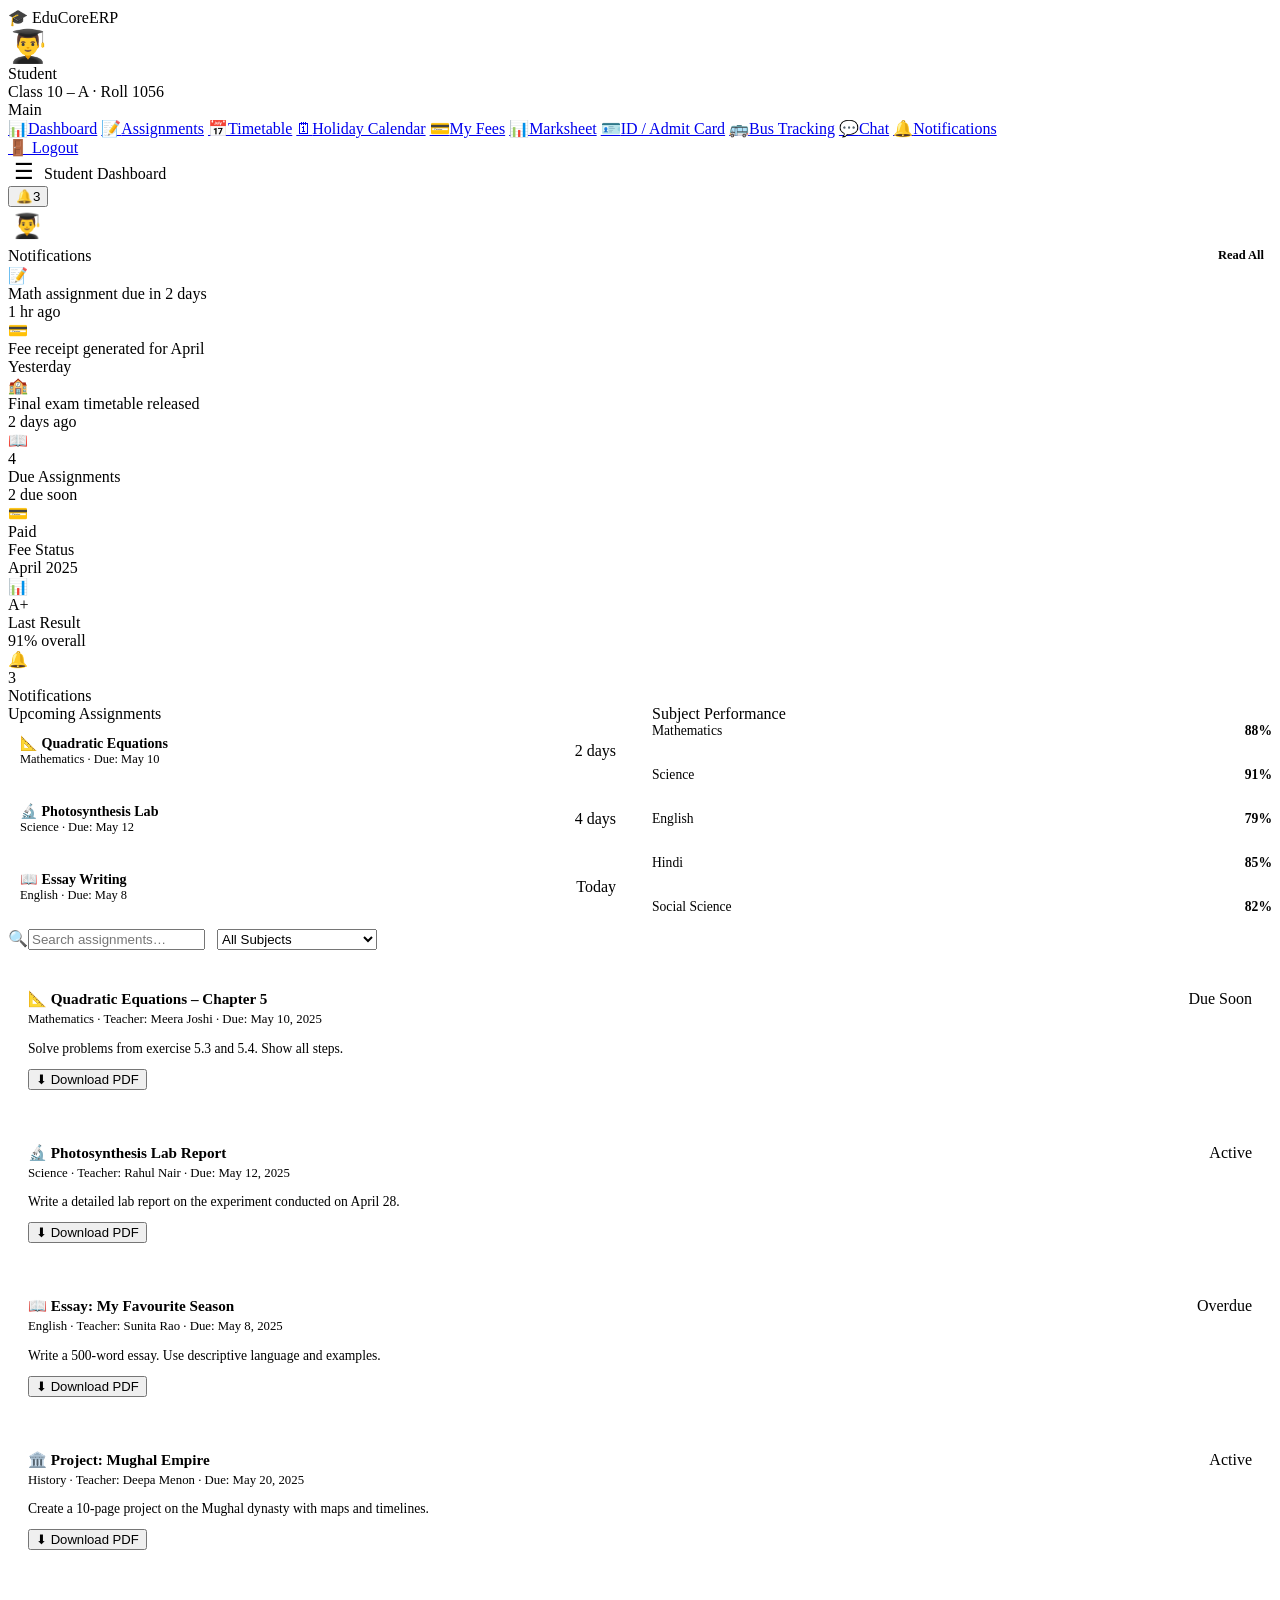
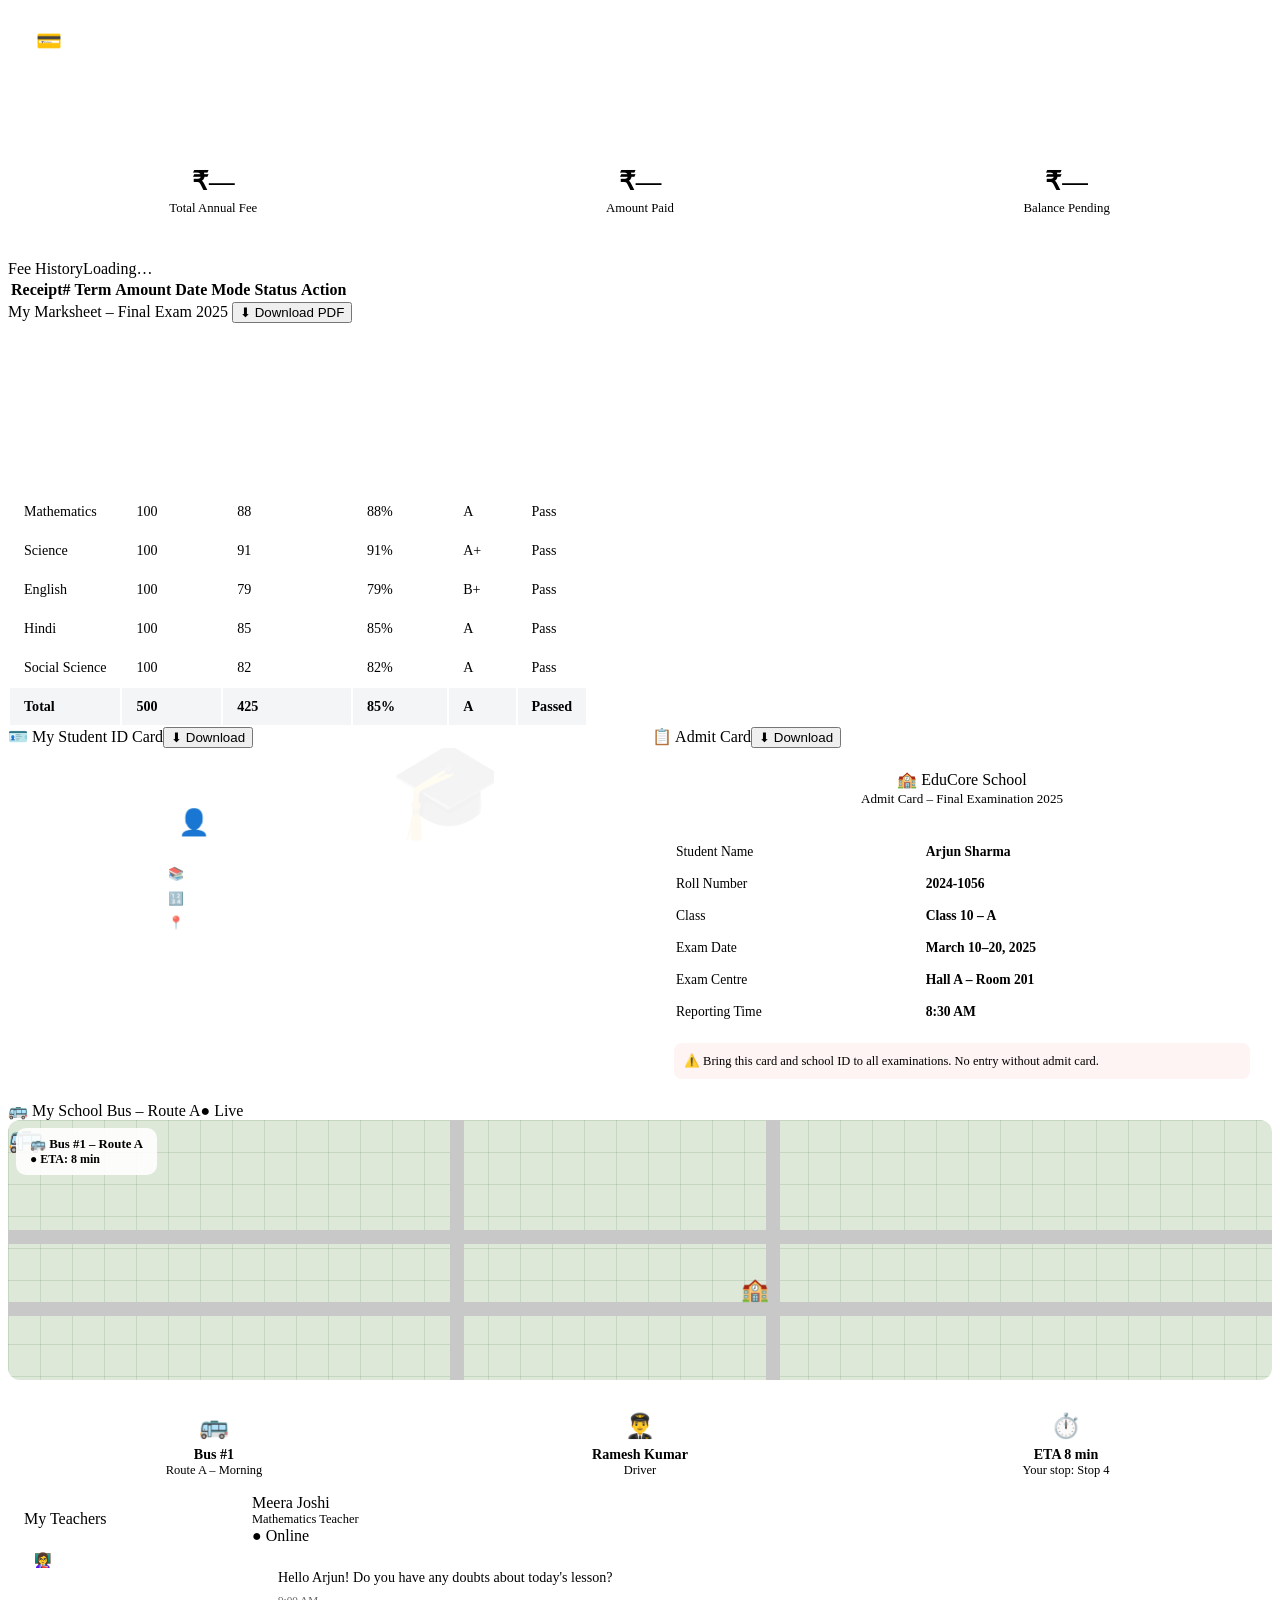
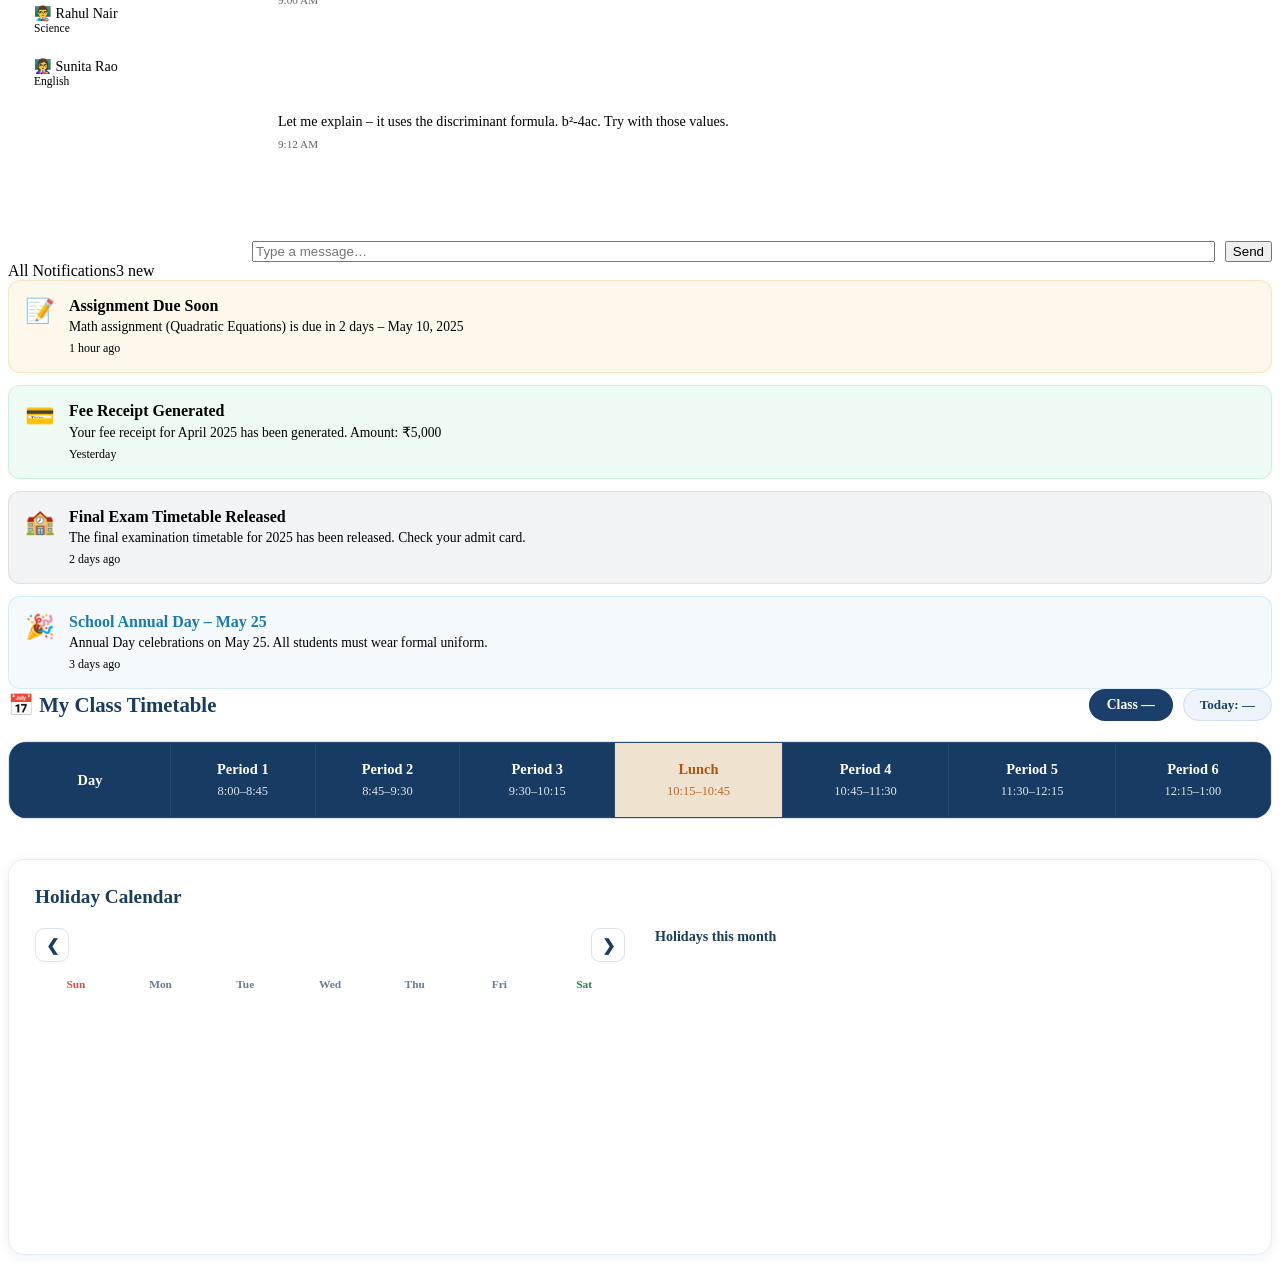
==== commit 1b22db33: "Add files via upload" ====
--- a/student-dashboard.html
+++ b/student-dashboard.html
@@ -94,6 +94,151 @@
     .ppc-bio{font-size:.88rem;color:var(--text);line-height:1.7;padding:14px 16px;background:rgba(26,60,94,.04);border-radius:10px;border-left:3px solid var(--primary);}
     .subj-perf-bar-wrap{background:var(--bg);border-radius:50px;height:7px;margin-top:4px;}
     .subj-perf-bar{height:7px;border-radius:50px;background:linear-gradient(90deg,var(--primary),var(--accent));}
+
+    /* ══ TIMETABLE ═════════════════════════════════════════ */
+    /* ═════════ TIMETABLE CLEAN UI ═════════ */
+
+.tt-section-header{
+  display:flex;
+  align-items:center;
+  justify-content:space-between;
+  margin-bottom:20px;
+  flex-wrap:wrap;
+  gap:10px;
+}
+
+.tt-section-header h2{
+  font-size:1.3rem;
+  font-weight:700;
+  color:#173b63;
+  margin:0;
+}
+
+.tt-class-badge{
+  background:#1b3f6b;
+  color:#fff;
+  padding:8px 18px;
+  border-radius:30px;
+  font-size:.85rem;
+  font-weight:600;
+}
+
+.tt-today-chip{
+  background:#edf4fb;
+  color:#1b3f6b;
+  border:1px solid #cfe0f2;
+  padding:7px 16px;
+  border-radius:30px;
+  font-size:.82rem;
+  font-weight:600;
+}
+
+.timetable-wrapper{
+  overflow-x:auto;
+  border-radius:18px;
+  border:1px solid #dde4ec;
+}
+
+.timetable-table{
+  width:100%;
+  border-collapse:collapse;
+  min-width:850px;
+  background:#fff;
+}
+
+.timetable-table thead th{
+  background:#173b63;
+  color:#fff;
+  padding:18px 10px;
+  text-align:center;
+  font-size:.9rem;
+  font-weight:700;
+  border:1px solid #264a72;
+}
+
+.timetable-table thead th:first-child{
+  width:140px;
+}
+
+.timetable-table .lunch-header{
+  background:#efe3cf;
+  color:#b45309;
+}
+
+.period-time{
+  display:block;
+  margin-top:6px;
+  font-size:.78rem;
+  opacity:.85;
+  font-weight:500;
+}
+
+.timetable-table td{
+  padding:14px 10px;
+  text-align:center;
+  border:1px solid #e5e7eb;
+  font-size:.93rem;
+  color:#1a2f4a;
+  background:#fff;
+}
+
+.timetable-table td:first-child{
+  font-weight:700;
+  background:#f9fafb;
+  color:#173b63;
+}
+
+.timetable-table tbody tr:hover td{
+  background:#f5f8fc;
+}
+
+.timetable-table tbody tr:hover td:first-child{
+  background:#eef2f8;
+}
+
+.timetable-table tbody tr.today-row td{
+  background:#f5f8fc;
+}
+
+.timetable-table tbody tr.today-row td:first-child{
+  color:#173b63;
+  background:#eef2f8;
+}
+
+.lunch-cell{
+  background:#f6efe4 !important;
+  color:#ea580c !important;
+  font-weight:700;
+}
+
+.tt-cell{
+  background:none;
+  border:none;
+  padding:0;
+  font-size:.93rem;
+  font-weight:400;
+  color:#1a2f4a;
+}
+
+    /* ══ HOLIDAY CALENDAR ══════════════════════════════════ */
+    .cal-card{background:#fff;border-radius:16px;padding:26px;box-shadow:0 2px 12px rgba(26,60,94,.08);border:1.5px solid #e8edf5;margin-top:24px;}
+    .cal-title{font-family:var(--font-display,serif);font-size:1.2rem;font-weight:800;color:#1a3c5e;}
+    .cal-grid-wrap{display:grid;grid-template-columns:1fr 1fr;gap:30px;align-items:start;}
+    @media(max-width:680px){.cal-grid-wrap{grid-template-columns:1fr;}}
+    .cal-nav-btn{width:34px;height:34px;border:1.5px solid #dde3ec;border-radius:9px;background:#fff;cursor:pointer;font-size:1rem;display:flex;align-items:center;justify-content:center;color:#1a3c5e;font-weight:700;}
+    .cal-nav-btn:hover{background:#f0f4f9;}
+    #stuCalGrid{display:grid;grid-template-columns:repeat(7,1fr);gap:3px;}
+    .cal-day-labels{display:grid;grid-template-columns:repeat(7,1fr);gap:3px;margin-bottom:5px;}
+    .cal-day-label{text-align:center;font-size:.71rem;font-weight:700;padding:4px 0;}
+    .cal-day-cell{text-align:center;padding:7px 2px;border-radius:8px;font-size:.8rem;font-weight:500;line-height:1.3;transition:transform .13s;cursor:default;position:relative;}
+    .cal-day-cell:hover{transform:scale(1.1);}
+    #stuCalHolList{max-height:265px;overflow-y:auto;}
+    #stuCalHolList::-webkit-scrollbar{width:4px;}
+    #stuCalHolList::-webkit-scrollbar-thumb{background:#c0ccda;border-radius:4px;}
+    .cal-hol-item{display:flex;align-items:center;gap:8px;padding:6px 8px;border-radius:8px;margin-bottom:4px;font-size:.76rem;}
+    .cal-hol-date{min-width:42px;font-weight:700;}
+    .cal-hol-name{flex:1;font-weight:600;color:#1a3c5e;}
+    .cal-hol-badge{font-size:.64rem;padding:2px 7px;border-radius:20px;color:#fff;white-space:nowrap;}
   </style>
 </head>
 <body>
@@ -112,6 +257,8 @@
     <div class="nav-section-label">Main</div>
     <a href="#" class="active" data-section="dashboard"><span class="nav-icon">📊</span>Dashboard</a>
     <a href="#" data-section="assignments"><span class="nav-icon">📝</span>Assignments</a>
+    <a href="#" data-section="timetable"><span class="nav-icon">📅</span>Timetable</a>
+    <a href="#" data-section="holidays"><span class="nav-icon">🗓</span>Holiday Calendar</a>
     <a href="#" data-section="fees"><span class="nav-icon">💳</span>My Fees</a>
     <a href="#" data-section="marksheet"><span class="nav-icon">📊</span>Marksheet</a>
     <a href="#" data-section="idcard"><span class="nav-icon">🪪</span>ID / Admit Card</a>
@@ -144,10 +291,16 @@
         <button class="pd-item danger" onclick="localStorage.clear();window.location.href='login.html'">🚪 Logout</button>
       </div>
       <div class="notif-panel" id="notifPanel">
-        <div class="notif-panel-header">Notifications</div>
-        <div class="notif-item"><span class="ni-icon">📝</span><div><div class="ni-text">Math assignment due in 2 days</div><div class="ni-time">1 hr ago</div></div></div>
-        <div class="notif-item"><span class="ni-icon">💳</span><div><div class="ni-text">Fee receipt generated for April</div><div class="ni-time">Yesterday</div></div></div>
-        <div class="notif-item"><span class="ni-icon">🏫</span><div><div class="ni-text">Final exam timetable released</div><div class="ni-time">2 days ago</div></div></div>
+        <div class="notif-panel-header" style="display:flex;align-items:center;justify-content:space-between;">
+          <span>Notifications</span>
+          <button onclick="markAllRead()" id="markAllReadBtn" style="background:none;border:none;font-size:.78rem;font-weight:600;color:var(--primary);cursor:pointer;padding:3px 8px;border-radius:6px;font-family:var(--font-body);transition:background .15s;" onmouseover="this.style.background='var(--bg)'" onmouseout="this.style.background='none'">Read All</button>
+        </div>
+        <div id="notifItemsContainer">
+          <div class="notif-item"><span class="ni-icon">📝</span><div><div class="ni-text">Math assignment due in 2 days</div><div class="ni-time">1 hr ago</div></div></div>
+          <div class="notif-item"><span class="ni-icon">💳</span><div><div class="ni-text">Fee receipt generated for April</div><div class="ni-time">Yesterday</div></div></div>
+          <div class="notif-item"><span class="ni-icon">🏫</span><div><div class="ni-text">Final exam timetable released</div><div class="ni-time">2 days ago</div></div></div>
+        </div>
+        <div id="notifEmptyMsg" style="display:none;text-align:center;padding:20px 10px;color:#aab4c2;font-size:.82rem;">All caught up! No new notifications.</div>
       </div>
     </div>
   </div>
@@ -461,6 +614,80 @@
       </div>
     </div>
 
+    <!-- ═══════════════════ TIMETABLE ═══════════════════ -->
+    <div id="section-timetable" class="hidden">
+      <div class="card">
+        <div class="tt-section-header">
+          <h2>📅 My Class Timetable</h2>
+          <div style="display:flex;align-items:center;gap:10px;flex-wrap:wrap;">
+            <span class="tt-class-badge" id="ttClassBadge">Class —</span>
+            <span class="tt-today-chip" id="ttTodayChip">Today: —</span>
+          </div>
+        </div>
+        <div class="timetable-wrapper">
+          <table class="timetable-table">
+            <thead>
+              <tr>
+                <th>Day</th>
+                <th>Period 1<span class="period-time">8:00–8:45</span></th>
+                <th>Period 2<span class="period-time">8:45–9:30</span></th>
+                <th>Period 3<span class="period-time">9:30–10:15</span></th>
+                <th class="lunch-header">Lunch<span class="period-time">10:15–10:45</span></th>
+                <th>Period 4<span class="period-time">10:45–11:30</span></th>
+                <th>Period 5<span class="period-time">11:30–12:15</span></th>
+                <th>Period 6<span class="period-time">12:15–1:00</span></th>
+              </tr>
+            </thead>
+            <tbody id="stuTimetableBody"></tbody>
+          </table>
+        </div>
+        <div id="ttNoClass" style="display:none;text-align:center;padding:30px;color:var(--text-muted,#8a9bb5);font-size:.9rem;">
+          <div style="font-size:2rem;margin-bottom:8px;">📚</div>
+          No class selected yet. <a href="#" onclick="openProfileModal('tab-academic')" style="color:var(--primary,#1a3c5e);font-weight:700;">Update your Academic Info</a> to see your timetable.
+        </div>
+        <div style="margin-top:16px;display:flex;gap:16px;flex-wrap:wrap;font-size:.76rem;color:var(--text-muted,#8a9bb5);">
+          
+        </div>
+      </div>
+    </div>
+
+    <!-- ═══════════════════ HOLIDAY CALENDAR ═══════════════════ -->
+    <div id="section-holidays" class="hidden">
+      <div class="cal-card">
+        <div style="display:flex;align-items:center;justify-content:space-between;margin-bottom:20px;flex-wrap:wrap;gap:10px;">
+          <div class="cal-title">Holiday Calendar</div>
+          
+        </div>
+        <div class="cal-grid-wrap">
+          <!-- Left: month calendar grid -->
+          <div>
+            <div style="display:flex;align-items:center;justify-content:space-between;margin-bottom:12px;">
+              <button class="cal-nav-btn" onclick="stuCalPrev()">❮</button>
+              <div id="stuCalHeading" style="font-weight:800;font-size:1rem;color:#1a3c5e;"></div>
+              <button class="cal-nav-btn" onclick="stuCalNext()">❯</button>
+            </div>
+            <div class="cal-day-labels">
+              <div class="cal-day-label" style="color:#e74c3c;">Sun</div>
+              <div class="cal-day-label" style="color:#6b7c93;">Mon</div>
+              <div class="cal-day-label" style="color:#6b7c93;">Tue</div>
+              <div class="cal-day-label" style="color:#6b7c93;">Wed</div>
+              <div class="cal-day-label" style="color:#6b7c93;">Thu</div>
+              <div class="cal-day-label" style="color:#6b7c93;">Fri</div>
+              <div class="cal-day-label" style="color:#1a8a4a;">Sat</div>
+            </div>
+            <div id="stuCalGrid"></div>
+          </div>
+          <!-- Right: holiday list -->
+          <div style="display:flex;flex-direction:column;min-height:300px;">
+            <div style="font-weight:700;font-size:.88rem;color:#1a3c5e;margin-bottom:10px;">Holidays this month</div>
+            <div id="stuCalHolList" style="flex:1;"></div>
+            <!-- legend -->
+            
+          </div>
+        </div>
+      </div>
+    </div>
+
   </div>
 </div>
 </div>
@@ -622,6 +849,18 @@
 document.getElementById('sidebarToggle')?.addEventListener('click',()=>document.getElementById('sidebar').classList.toggle('open'));
 document.getElementById('notifBtn')?.addEventListener('click',e=>{e.stopPropagation();document.getElementById('notifPanel')?.classList.toggle('open');});
 document.addEventListener('click',()=>{document.getElementById('notifPanel')?.classList.remove('open');closeProfileDropdown();});
+
+function markAllRead(){
+  // Clear all notification items
+  const container = document.getElementById('notifItemsContainer');
+  const emptyMsg  = document.getElementById('notifEmptyMsg');
+  const badge     = document.querySelector('.notif-badge');
+  const markBtn   = document.getElementById('markAllReadBtn');
+  if(container) container.innerHTML='';
+  if(emptyMsg)  emptyMsg.style.display='block';
+  if(badge)     badge.style.display='none';
+  if(markBtn)   markBtn.style.display='none';
+}
 
 const sectionTitles={dashboard:'Student Dashboard',assignments:'My Assignments',fees:'Fee Status',marksheet:'My Marksheet',idcard:'ID & Admit Card',bus:'Bus Tracking',chat:'Chat with Teachers',notifications:'Notifications'};
 
@@ -1189,5 +1428,320 @@
   if(feeSec && !feeSec.classList.contains('hidden')) renderFeeSection();
 })();
 </script>
+
+<!-- ═══════════════════════════════════════════════════════════
+     TIMETABLE ENGINE
+     ════════════════════════════════════════════════════════ -->
+<script>
+(function(){
+
+/* ── Subject colour palette ── */
+var COLORS=[
+  {bg:'#e8f4fd',tc:'#1a5c9e',border:'#b3d4f0'},
+  {bg:'#e8faf0',tc:'#1a7a42',border:'#a0dbb8'},
+  {bg:'#fef9e7',tc:'#a07800',border:'#f0d580'},
+  {bg:'#fdecea',tc:'#c0392b',border:'#f5b8b3'},
+  {bg:'#f3e8fd',tc:'#6b21a8',border:'#d8aaee'},
+  {bg:'#e8fdf8',tc:'#0e7a6a',border:'#8cddd2'},
+  {bg:'#fdf0e8',tc:'#c05c00',border:'#f0c090'},
+  {bg:'#eaeeff',tc:'#2d3da0',border:'#a0aaee'},
+];
+function subjectColor(name){
+  var h=0;for(var i=0;i<name.length;i++)h=(h*31+name.charCodeAt(i))>>>0;
+  return COLORS[h%COLORS.length];
+}
+
+/* ── Master timetable data per class (saved in localStorage or defaults) ── */
+var DEFAULT_TIMETABLE={
+  '1': {Mon:['Maths','English','Drawing','—','EVS','Hindi','Music'],Tue:['Hindi','Maths','English','—','Drawing','EVS','PE'],Wed:['EVS','Hindi','Maths','—','English','Music','Drawing'],Thu:['English','EVS','Hindi','—','Maths','Drawing','Rhymes'],Fri:['Music','English','EVS','—','Hindi','Maths','GK']},
+  '2': {Mon:['Maths','English','EVS','—','Hindi','Drawing','Music'],Tue:['Hindi','Maths','English','—','EVS','PE','Drawing'],Wed:['English','EVS','Hindi','—','Maths','Music','GK'],Thu:['Drawing','Hindi','Maths','—','English','EVS','Rhymes'],Fri:['GK','English','Drawing','—','Hindi','Maths','PE']},
+  '3': {Mon:['Maths','English','Hindi','—','Science','Social','Art'],Tue:['Hindi','Maths','Science','—','English','Art','PE'],Wed:['Science','Hindi','English','—','Maths','Social','GK'],Thu:['English','Science','Maths','—','Hindi','Art','Music'],Fri:['Social','English','Hindi','—','Science','Maths','Yoga']},
+  '4': {Mon:['Maths','English','Hindi','—','Science','Social','Art'],Tue:['Hindi','Science','Maths','—','English','Comp','PE'],Wed:['English','Maths','Social','—','Hindi','Science','Music'],Thu:['Science','Hindi','English','—','Maths','Art','GK'],Fri:['Social','English','Maths','—','Hindi','Science','Yoga']},
+  '5': {Mon:['Maths','English','Hindi','—','Science','Social','Comp'],Tue:['Hindi','Maths','Science','—','English','Art','PE'],Wed:['Science','English','Maths','—','Hindi','Comp','Music'],Thu:['English','Hindi','Social','—','Maths','Science','GK'],Fri:['Comp','Science','English','—','Hindi','Maths','Yoga']},
+  '6': {Mon:['Mathematics','English','Hindi','—','Science','History','Computer'],Tue:['Hindi','Mathematics','Science','—','English','Geography','PE'],Wed:['Science','English','Mathematics','—','Hindi','Computer','Music'],Thu:['History','Science','Hindi','—','Mathematics','English','Art'],Fri:['Geography','Mathematics','English','—','Science','Hindi','Yoga']},
+  '7': {Mon:['Mathematics','English','Hindi','—','Science','History','Computer'],Tue:['Hindi','Mathematics','Science','—','English','Civics','PE'],Wed:['Science','English','Mathematics','—','Hindi','Computer','Art'],Thu:['History','Hindi','Mathematics','—','English','Science','Music'],Fri:['Civics','Science','English','—','Mathematics','Hindi','Yoga']},
+  '8': {Mon:['Mathematics','English','Hindi','—','Physics','History','Computer'],Tue:['Hindi','Mathematics','Chemistry','—','English','Geography','PE'],Wed:['Physics','English','Mathematics','—','Hindi','Computer','Art'],Thu:['Chemistry','Hindi','Physics','—','Mathematics','English','Music'],Fri:['Biology','Mathematics','English','—','Chemistry','Hindi','Yoga']},
+  '9': {Mon:['Mathematics','English','Hindi','—','Physics','Chemistry','Computer'],Tue:['Hindi','Mathematics','Biology','—','English','History','PE'],Wed:['Physics','English','Mathematics','—','Hindi','Computer','Art'],Thu:['Chemistry','Hindi','Physics','—','Mathematics','Biology','Music'],Fri:['Biology','Mathematics','English','—','Chemistry','Hindi','Yoga']},
+  '10':{Mon:['Mathematics','English','Hindi','—','Physics','Chemistry','Computer'],Tue:['Hindi','Mathematics','Biology','—','English','History','PE'],Wed:['Physics','English','Mathematics','—','Hindi','Computer','Art'],Thu:['Chemistry','Hindi','Mathematics','—','English','Biology','Music'],Fri:['Biology','Mathematics','English','—','Physics','Hindi','Yoga']},
+  '11':{Mon:['Physics','Mathematics','Chemistry','—','English','Biology','Computer'],Tue:['Chemistry','Physics','Mathematics','—','English','Hindi','PE'],Wed:['Biology','English','Physics','—','Mathematics','Computer','Art'],Thu:['Mathematics','Chemistry','Biology','—','Physics','English','Music'],Fri:['English','Biology','Chemistry','—','Mathematics','Physics','Yoga']},
+  '12':{Mon:['Physics','Mathematics','Chemistry','—','English','Biology','Computer'],Tue:['Chemistry','Physics','Mathematics','—','English','Hindi','PE'],Wed:['Biology','English','Physics','—','Mathematics','Computer','Practicals'],Thu:['Mathematics','Chemistry','Biology','—','Physics','English','Music'],Fri:['English','Biology','Chemistry','—','Mathematics','Physics','Yoga']},
+};
+var DAYS=['Mon','Tue','Wed','Thu','Fri'];
+var DAY_FULL={Mon:'Monday',Tue:'Tuesday',Wed:'Wednesday',Thu:'Thursday',Fri:'Friday'};
+var DAY_JS=[1,2,3,4,5]; // JS getDay() values
+
+function getStoredTimetable(){
+  try{ return JSON.parse(localStorage.getItem('erp_timetable')||'null')||DEFAULT_TIMETABLE; }
+  catch(e){ return DEFAULT_TIMETABLE; }
+}
+
+function getStudentClass(){
+  try{
+    var p=JSON.parse(localStorage.getItem('erp_student_profile')||'null');
+    if(p && p.class){
+      // Extract number from "Class 10" or "10"
+      var m=String(p.class).match(/\d+/);
+      return m?m[0]:null;
+    }
+  }catch(e){}
+  return null;
+}
+
+window.stuRenderTimetable=function(){
+  var cls=getStudentClass();
+  var badgeEl=document.getElementById('ttClassBadge');
+  var bodyEl=document.getElementById('stuTimetableBody');
+  var noClassEl=document.getElementById('ttNoClass');
+  var todayChipEl=document.getElementById('ttTodayChip');
+  var tbl=document.querySelector('.timetable-wrapper');
+
+  if(!cls){
+    if(badgeEl)badgeEl.textContent='No class set';
+    if(tbl)tbl.style.display='none';
+    if(noClassEl)noClassEl.style.display='block';
+    return;
+  }
+  if(tbl)tbl.style.display='';
+  if(noClassEl)noClassEl.style.display='none';
+
+  var data=getStoredTimetable();
+  var classData=data[cls];
+  if(!classData){
+    // Try to find nearest class
+    var keys=Object.keys(data);
+    classData=data[keys[keys.length-1]];
+  }
+
+  if(badgeEl)badgeEl.textContent='Class '+cls;
+
+  var todayDay=new Date().getDay(); // 0=Sun
+  var todayName=DAYS[DAY_JS.indexOf(todayDay)]; // e.g. 'Mon', null on weekend
+  var dayLabel=todayName?DAY_FULL[todayName]:'Weekend';
+  if(todayChipEl)todayChipEl.textContent='Today: '+(todayName?DAY_FULL[todayName]:'Weekend 🎉');
+
+  var html='';
+  DAYS.forEach(function(day){
+    var periods=classData[day]||['—','—','—','—','—','—','—'];
+    var isToday=day===todayName;
+    html+='<tr'+(isToday?' class="today-row"':'')+'>';
+    html+='<td>'+(isToday?'<span style="display:inline-flex;flex-direction:column;align-items:center;gap:2px;"><span>'+DAY_FULL[day]+'</span><span style="font-size:.62rem;background:#2a7abf;color:#fff;border-radius:10px;padding:1px 6px;">Today</span></span>':DAY_FULL[day])+'</td>';
+    periods.forEach(function(subj,idx){
+      if(subj==='—'){
+        html+='<td class="lunch-cell"><span class="tt-cell" style="color:#ea580c;font-weight:700;">Lunch</span></td>';
+      } else {
+        html+='<td><span class="tt-cell">'+subj+'</span></td>';
+      }
+    });
+    html+='</tr>';
+  });
+  if(bodyEl)bodyEl.innerHTML=html;
+};
+
+/* Trigger render when timetable section becomes visible */
+var ttSec=document.getElementById('section-timetable');
+if(ttSec){
+  new MutationObserver(function(){
+    if(!ttSec.classList.contains('hidden')) stuRenderTimetable();
+  }).observe(ttSec,{attributes:true,attributeFilter:['class']});
+}
+
+/* Also update timetable after profile is saved (class may change) */
+var origSaveProfileStu=window.saveProfile;
+if(typeof origSaveProfileStu==='function'){
+  window.saveProfile=function(){
+    origSaveProfileStu.apply(this,arguments);
+    stuRenderTimetable();
+  };
+}
+
+})();
+</script>
+
+<!-- ═══════════════════════════════════════════════════════════
+     HOLIDAY CALENDAR ENGINE
+     ════════════════════════════════════════════════════════ -->
+<script>
+(function(){
+
+var NATIONAL={
+  '01-26':'Republic Day 🇮🇳',
+  '08-15':'Independence Day 🇮🇳',
+  '10-02':'Gandhi Jayanti',
+  '01-01':'New Year\'s Day',
+  '05-01':'Labour Day / May Day',
+  '12-25':'Christmas Day 🎄',
+};
+
+var FLOATING={
+  '2025-01-14':'Makar Sankranti / Pongal',
+  '2025-02-26':'Maha Shivaratri',
+  '2025-03-14':'Holi',
+  '2025-03-30':'Ugadi / Gudi Padwa',
+  '2025-04-06':'Ram Navami',
+  '2025-04-10':'Mahavir Jayanti',
+  '2025-04-14':'Dr. B.R. Ambedkar Jayanti',
+  '2025-04-18':'Good Friday',
+  '2025-05-12':'Buddha Purnima',
+  '2025-06-07':'Eid ul-Adha (Bakrid)',
+  '2025-07-06':'Muharram',
+  '2025-08-16':'Janmashtami',
+  '2025-09-05':'Milad-un-Nabi',
+  '2025-10-20':'Diwali (Lakshmi Puja)',
+  '2025-11-05':'Guru Nanak Jayanti',
+  // Odisha
+  '2025-01-15':'Makar Sankranti ',
+  '2025-04-01':'Utkal Divas (Odisha Day) 🏛',
+  '2025-04-14':'Maha Vishuva Sankranti ',
+  '2025-07-11':'Rath Yatra 🛕',
+  '2025-08-07':'Gamha Purnima',
+  '2025-09-02':'Nuakhai ',
+  '2025-10-02':'Kumar Purnima',
+  // 2026
+  '2026-02-15':'Maha Shivaratri',
+  '2026-03-03':'Holi',
+  '2026-03-19':'Ugadi / Gudi Padwa',
+  '2026-03-26':'Ram Navami',
+  '2026-04-02':'Mahavir Jayanti',
+  '2026-04-03':'Good Friday',
+  '2026-04-14':'Dr. B.R. Ambedkar Jayanti',
+  '2026-05-01':'Buddha Purnima',
+  '2026-06-27':'Eid ul-Adha (Bakrid)',
+  '2026-07-17':'Muharram',
+  '2026-08-05':'Janmashtami',
+  '2026-09-25':'Milad-un-Nabi',
+  '2026-10-19':'Dussehra (Vijayadashami)',
+  '2026-11-07':'Diwali (Lakshmi Puja)',
+  '2026-11-25':'Guru Nanak Jayanti',
+  '2026-12-25':'Christmas Day 🎄',
+  // Odisha 2026
+  '2026-01-14':'Makar Sankranti / Pongal',
+  '2026-04-01':'Utkal Divas (Odisha Day) 🏛',
+  '2026-07-01':'Rath Yatra  🛕',
+  '2026-08-17':'Gamha Purnima',
+  '2026-09-20':'Nuakhai',
+};
+
+var SCHOOL_HOLS=[
+  {month:'04',day:'01',name:'School Foundation Day 🏫'},
+  {month:'06',day:'15',name:'Summer Break Ends'},
+  {month:'10',day:'24',name:'Children\'s Day Celebration'},
+  {month:'12',day:'24',name:'Christmas Holidays Begin'},
+  {month:'01',day:'26',name:'Republic Day Celebration'},
+];
+
+var TYPE_COLOR={national:'#e74c3c',state:'#1a5ec9',school:'#1a8a4a',custom:'#b07c00'};
+var TYPE_BG={national:'#fdecea',state:'#e8f0fe',school:'#e8faf0',custom:'#fff8e1'};
+var TYPE_LABEL={national:'National',state:'Odisha',school:'School',custom:'Custom'};
+
+var today=new Date();
+var calY=today.getFullYear();
+var calM=today.getMonth();
+
+function getHolMap(y,m){
+  var map={};
+  // Fixed national
+  Object.keys(NATIONAL).forEach(function(mmdd){
+    map[y+'-'+mmdd]={name:NATIONAL[mmdd],type:'national'};
+  });
+  // Floating
+  Object.keys(FLOATING).forEach(function(date){
+    var fy=parseInt(date.split('-')[0]);
+    if(fy===y){
+      var n=FLOATING[date];
+      var isState=(n.indexOf('Odisha')>-1||n.indexOf('Rath')>-1||n.indexOf('Nuakhai')>-1||n.indexOf('Utkal')>-1||n.indexOf('Gamha')>-1||n.indexOf('Kumar')>-1||n.indexOf('Makar Sankranti (')>-1||n.indexOf('Vishuva')>-1);
+      map[date]={name:n,type:isState?'state':'national'};
+    }
+  });
+  // School holidays
+  SCHOOL_HOLS.forEach(function(h){
+    var key=y+'-'+h.month+'-'+h.day;
+    map[key]={name:h.name,type:'school'};
+  });
+  // Admin-added custom holidays (shared localStorage key)
+  try{
+    var custom=JSON.parse(localStorage.getItem('erp_holidays')||'[]');
+    custom.forEach(function(h){if(h.date)map[h.date]={name:h.name,type:h.type||'custom'};});
+  }catch(e){}
+  return map;
+}
+
+function stuCalRender(){
+  var MONTHS=['January','February','March','April','May','June','July','August','September','October','November','December'];
+  var headEl=document.getElementById('stuCalHeading');
+  var gridEl=document.getElementById('stuCalGrid');
+  var listEl=document.getElementById('stuCalHolList');
+  if(!headEl)return;
+
+  headEl.textContent=MONTHS[calM]+' '+calY;
+  var holMap=getHolMap(calY,calM);
+  var firstDay=new Date(calY,calM,1).getDay();
+  var daysInMonth=new Date(calY,calM+1,0).getDate();
+  var todayStr=calY+'-'+String(calM+1).padStart(2,'0')+'-'+String(today.getDate()).padStart(2,'0');
+  var isCurrentMonth=(today.getFullYear()===calY && today.getMonth()===calM);
+
+  var html='';
+  for(var i=0;i<firstDay;i++) html+='<div></div>';
+  for(var d=1;d<=daysInMonth;d++){
+    var mm=String(calM+1).padStart(2,'0');
+    var dd=String(d).padStart(2,'0');
+    var key=calY+'-'+mm+'-'+dd;
+    var hol=holMap[key];
+    var dow=new Date(calY,calM,d).getDay();
+    var isSun=(dow===0), isSat=(dow===6);
+    var isToday=(key===todayStr);
+
+    var bg='transparent',
+        color=isSun?'#e74c3c':isSat?'#1a8a4a':'#1a3c5e',
+        border='none', fw='500', dot='';
+
+    if(isToday){ bg='#1a3c5e';color='#fff';fw='800'; }
+    else if(hol){ bg=TYPE_BG[hol.type]||'#fff8e1';color=TYPE_COLOR[hol.type]||'#b07c00';border='1.5px solid '+(TYPE_COLOR[hol.type]||'#b07c00');fw='700'; }
+
+    if(hol&&!isToday) dot='<div style="width:4px;height:4px;border-radius:50%;background:'+(TYPE_COLOR[hol.type]||'#b07c00')+';margin:2px auto 0;"></div>';
+
+    var title=hol?hol.name:'';
+    html+='<div class="cal-day-cell" title="'+title+'" style="background:'+bg+';color:'+color+';border:'+border+';font-weight:'+fw+';">'
+         +d+dot+'</div>';
+  }
+  if(gridEl) gridEl.innerHTML=html;
+
+  // Holiday list
+  var mm2=String(calM+1).padStart(2,'0');
+  var monthHols=Object.keys(holMap)
+    .filter(function(k){ return k.startsWith(calY+'-'+mm2); })
+    .sort()
+    .map(function(k){ return [k,holMap[k]]; });
+
+  if(!monthHols.length){
+    if(listEl) listEl.innerHTML='<div style="text-align:center;color:#aab4c2;font-size:.8rem;padding:16px 0;">No holidays this month 🎉</div>';
+    return;
+  }
+  if(listEl) listEl.innerHTML=monthHols.map(function(entry){
+    var date=entry[0], h=entry[1];
+    var label=new Date(date+'T00:00:00').toLocaleDateString('en-IN',{day:'numeric',weekday:'short'});
+    var col=TYPE_COLOR[h.type]||'#b07c00';
+    var bg=TYPE_BG[h.type]||'#fff8e1';
+    var badge=TYPE_LABEL[h.type]||'Custom';
+    return '<div class="cal-hol-item" style="background:'+bg+';">'
+          +'<div class="cal-hol-date" style="color:'+col+';">'+label+'</div>'
+          +'<div class="cal-hol-name">'+h.name+'</div>'
+          +'<div class="cal-hol-badge" style="background:'+col+';">'+badge+'</div>'
+          +'</div>';
+  }).join('');
+}
+
+window.stuCalPrev=function(){ calM--;if(calM<0){calM=11;calY--;}stuCalRender(); };
+window.stuCalNext=function(){ calM++;if(calM>11){calM=0;calY++;}stuCalRender(); };
+
+/* Render when section becomes visible */
+var holSec=document.getElementById('section-holidays');
+if(holSec){
+  new MutationObserver(function(){
+    if(!holSec.classList.contains('hidden')) stuCalRender();
+  }).observe(holSec,{attributes:true,attributeFilter:['class']});
+}
+
+})();
+</script>
 </body>
 </html>
